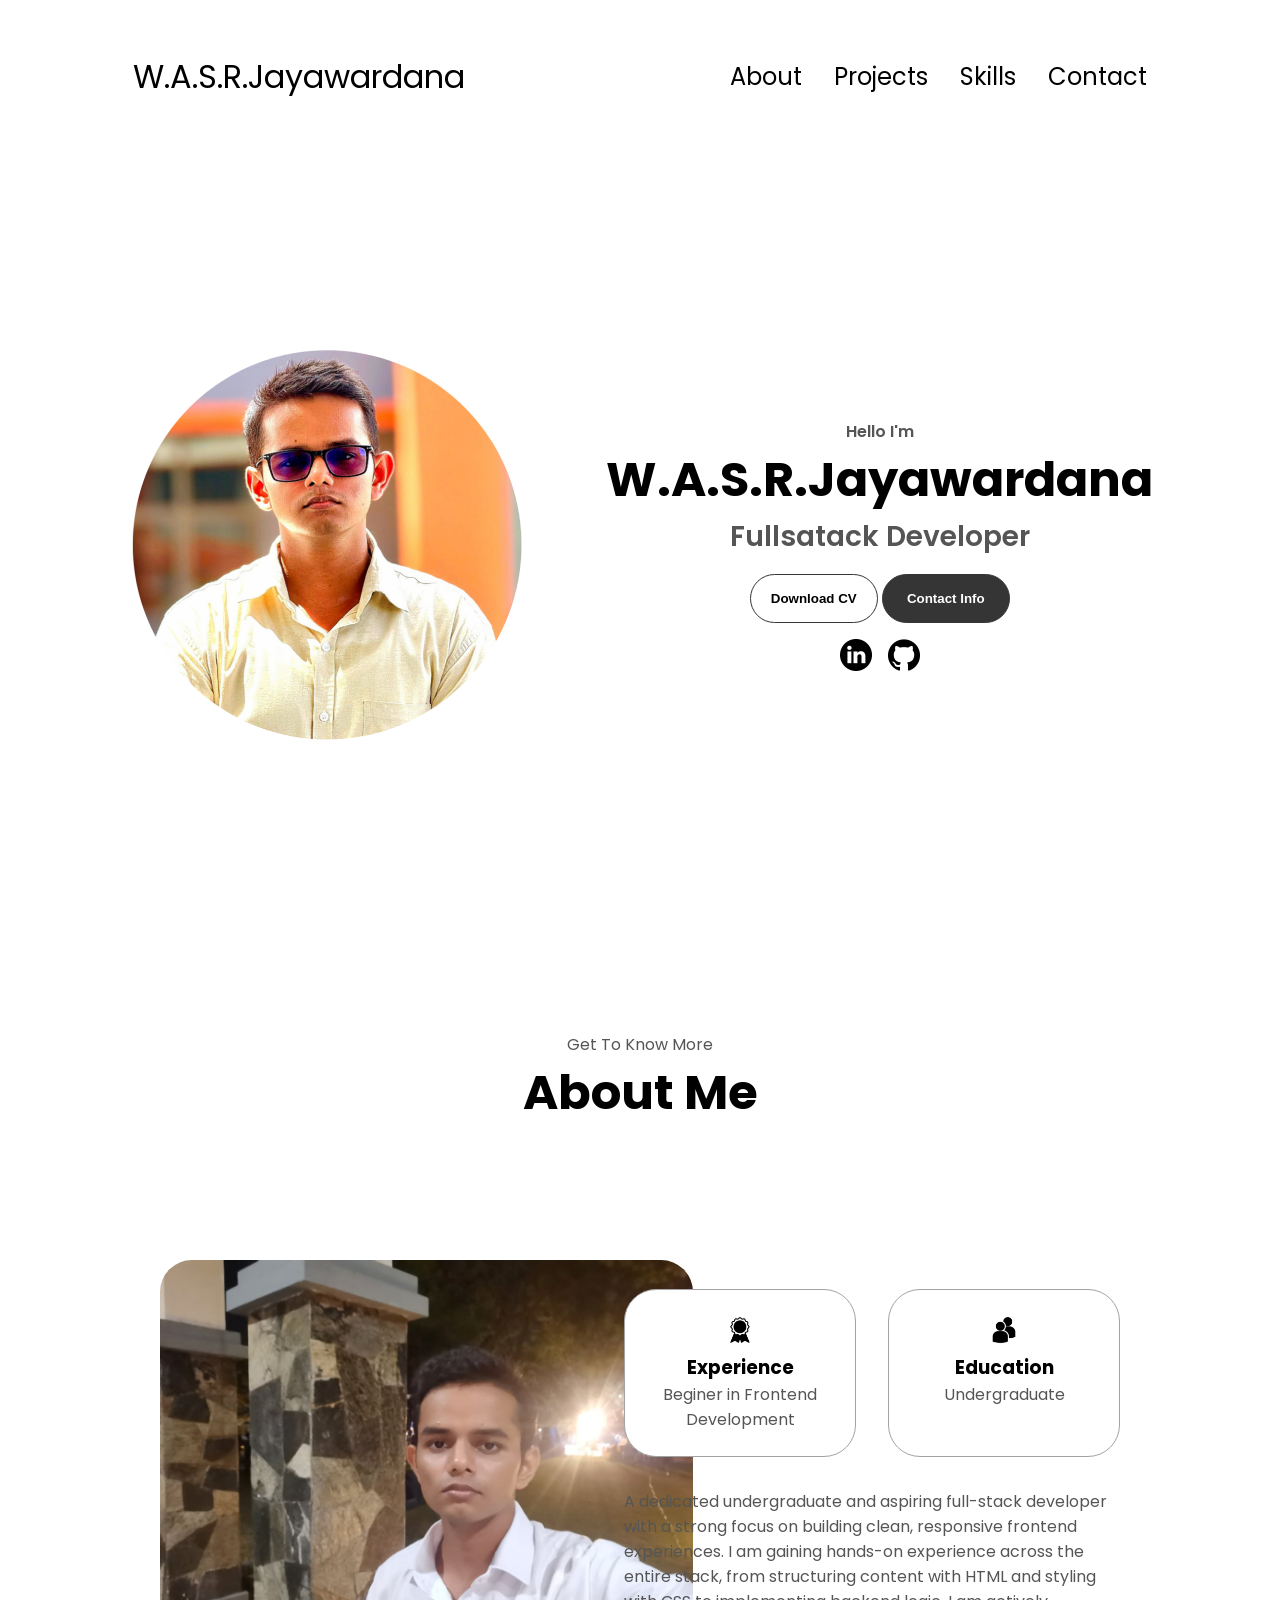
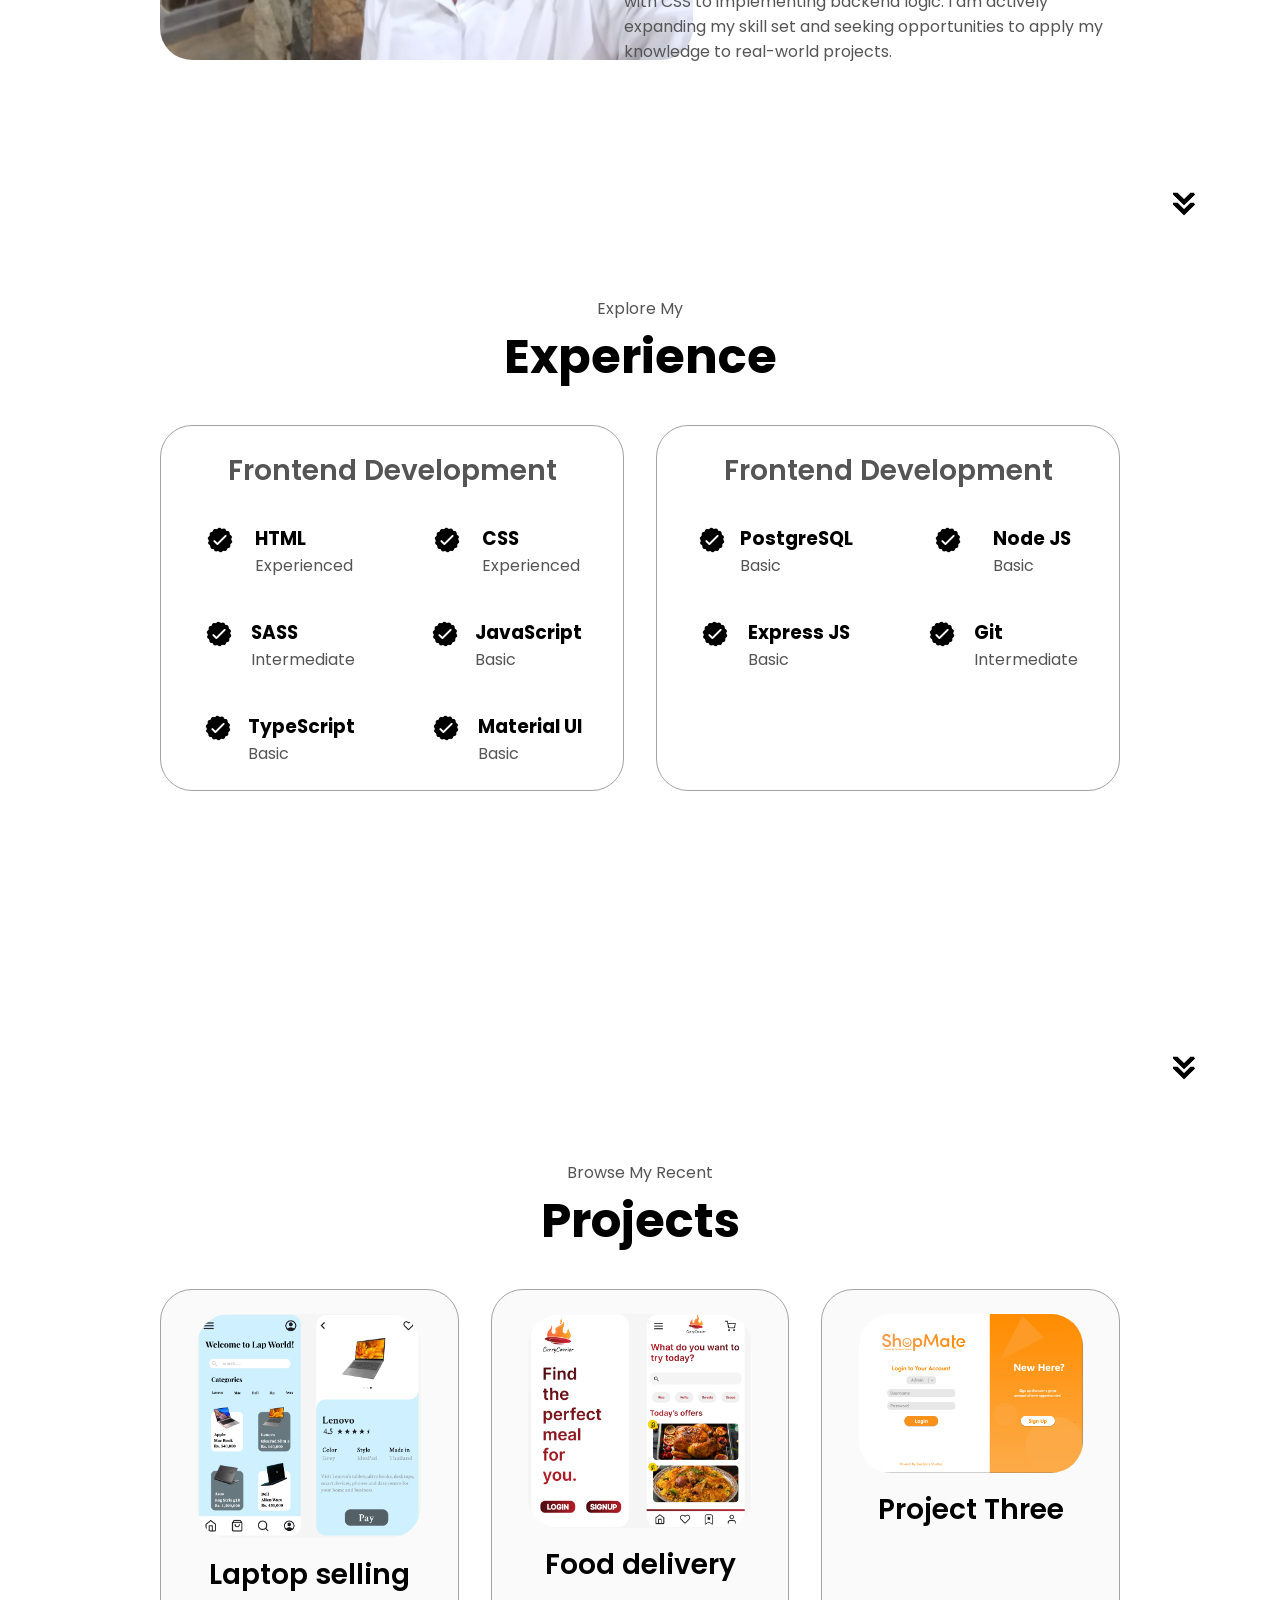
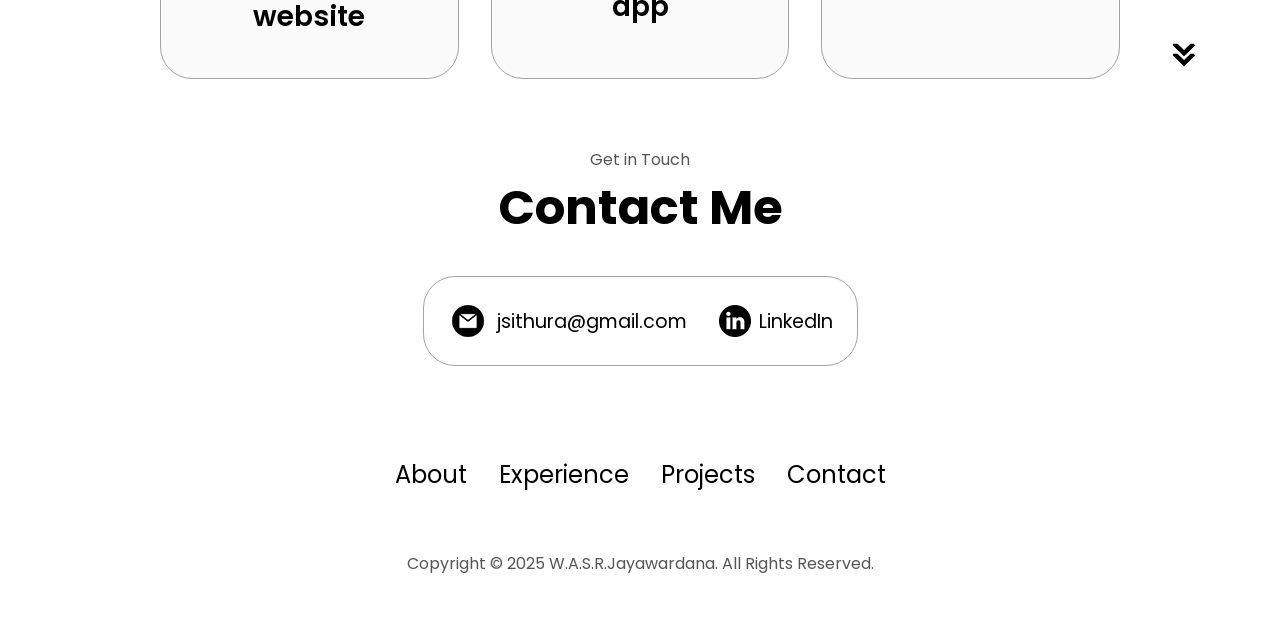
==== index.html @ 4013c1d3 "edited" ====
<!DOCTYPE html>
<html lang="en">
<head>
    <meta charset="UTF-8">
    <meta name="viewport" content="width=device-width, initial-scale=1.0">
    <title>My Portfolio</title>
    <link rel="stylesheet" href="style.css">
    <script src="script.js" defer></script>
    <link rel ="stylesheet" href ="mediaquaries.css">
</head>
<body>
    <nav id = "desktop-nav">
        <div class = "logo">W.A.S.R.Jayawardana</div>
             <div>
                <ul class = "nav-links">
                    <li><a href="#about">About</a></li>
                    <li><a href="#projects">Projects</a></li>
                    <li><a href="#skills">Skills</a></li>
                    <li><a href="#contact">Contact</a></li>
                </ul>
            </div>
</nav>
<nav id = "hamburger-nav">
    <div class="logo">W.A.S.R.Jayawardana</div>
    <div class="hamburger-menu">
        <div class ="hamburger-icon" onclick="toggleMenu()">
            <span></span>
            <span></span>
            <span></span>
        </div>
        <div class="menu-links">
            <li><a href="#about" onclick= "toggleMenu()">About</a></li>
            <li><a href="#projects" onclick= "toggleMenu()">Projects</a></li>
            <li><a href="#skills" onclick= "toggleMenu()">Skills</a></li>
            <li><a href="#contact" onclick= "toggleMenu()">Contact</a></li>
        </div>
    </div>
</nav>
<section id = "profile">
    <div class = "section__pic-container">
        <img src="assets/profile1.png" alt="Profile Picture">
    </div>    
        <div class ="section__text">
            <p class = "section__text__p1">Hello I'm</p>
            <h1 class ="title">W.A.S.R.Jayawardana</h1>
            <p class = "section__text__p2">Fullsatack Developer</p>
            <div class="button-container">
                <button class ="btn btn-color-2" onclick ="window.open('./assets/My_Resume.pdf')">Download CV</button>
                <button class ="btn btn-color-1" onclick ="location.href('./#contact')">Contact Info</button>
            </div>
    <div id = "socials-container">
            <img src="assets/linkedin.png" alt="My linked in profile" class= "icon" onclick="location.href='https://www.linkedin.com/in/sithura-jayawardana-95013b337/'"/>
            <img src="assets/github.png" alt="My Github profile" class= "icon" onclick="location.href='https://github.com/Ransika101/'"/>
    </div>
    </div>  
</section>
<section id="about">
      <p class="section__text__p1">Get To Know More</p>
      <h1 class="title">About Me</h1>
      <div class="section-container">
        <div class="section__pic-container">
          <img
            src="./assets/aboutme.png"
            alt="Profile picture"
            class="about-pic"
          />
        </div>
        <div class="about-details-container">
          <div class="about-containers">
            <div class="details-container">
              <img
                src="./assets/experience.png"
                alt="Experience icon"
                class="icon"
              />
              <h3>Experience</h3>
              <p>Beginer in Frontend Development</p>
            </div>
            <div class="details-container">
              <img
                src="./assets/education.png"
                alt="Education icon"
                class="icon"
              />
              <h3>Education</h3>
              <p>Undergraduate</p>
            </div>
          </div>
          <div class="text-container">
            <p>
              A dedicated undergraduate and aspiring full-stack developer with a strong focus on building clean, responsive frontend experiences. I am gaining hands-on experience across the entire stack, from structuring content with HTML and styling with CSS to implementing backend logic. I am actively expanding my skill set and seeking opportunities to apply my knowledge to real-world projects.
            </p>
          </div>
        </div>
      </div>
      <img
        src="./assets/arrow.png"
        alt="Arrow icon"
        class="icon arrow"
        onclick="location.href='./#experience'"
      />
    </section>
    <section id="experience">
      <p class="section__text__p1">Explore My</p>
      <h1 class="title">Experience</h1>
      <div class="experience-details-container">
        <div class="about-containers">
          <div class="details-container">
            <h2 class="experience-sub-title">Frontend Development</h2>
            <div class="article-container">
              <article>
                <img
                  src="./assets/checkmark.png"
                  alt="Experience icon"
                  class="icon"
                />
                <div>
                  <h3>HTML</h3>
                  <p>Experienced</p>
                </div>
              </article>
              <article>
                <img
                  src="./assets/checkmark.png"
                  alt="Experience icon"
                  class="icon"
                />
                <div>
                  <h3>CSS</h3>
                  <p>Experienced</p>
                </div>
              </article>
              <article>
                <img
                  src="./assets/checkmark.png"
                  alt="Experience icon"
                  class="icon"
                />
                <div>
                  <h3>SASS</h3>
                  <p>Intermediate</p>
                </div>
              </article>
              <article>
                <img
                  src="./assets/checkmark.png"
                  alt="Experience icon"
                  class="icon"
                />
                <div>
                  <h3>JavaScript</h3>
                  <p>Basic</p>
                </div>
              </article>
              <article>
                <img
                  src="./assets/checkmark.png"
                  alt="Experience icon"
                  class="icon"
                />
                <div>
                  <h3>TypeScript</h3>
                  <p>Basic</p>
                </div>
              </article>
              <article>
                <img
                  src="./assets/checkmark.png"
                  alt="Experience icon"
                  class="icon"
                />
                <div>
                  <h3>Material UI</h3>
                  <p>Basic</p>
                </div>
              </article>
            </div>
          </div>
          <div class="details-container">
            <h2 class="experience-sub-title">Frontend Development</h2>
            <div class="article-container">
              <article>
                <img
                  src="./assets/checkmark.png"
                  alt="Experience icon"
                  class="icon"
                />
                <div>
                  <h3>PostgreSQL</h3>
                  <p>Basic</p>
                </div>
              </article>
              <article>
                <img
                  src="./assets/checkmark.png"
                  alt="Experience icon"
                  class="icon"
                />
                <div>
                  <h3>Node JS</h3>
                  <p>Basic</p>
                </div>
              </article>
              <article>
                <img
                  src="./assets/checkmark.png"
                  alt="Experience icon"
                  class="icon"
                />
                <div>
                  <h3>Express JS</h3>
                  <p>Basic</p>
                </div>
              </article>
              <article>
                <img
                  src="./assets/checkmark.png"
                  alt="Experience icon"
                  class="icon"
                />
                <div>
                  <h3>Git</h3>
                  <p>Intermediate</p>
                </div>
              </article>
            </div>
          </div>
        </div>
      </div>
      <img
        src="./assets/arrow.png"
        alt="Arrow icon"
        class="icon arrow"
        onclick="location.href='./#projects'"
      />
    </section>
    <section id="projects">
      <p class="section__text__p1">Browse My Recent</p>
      <h1 class="title">Projects</h1>
      <div class="experience-details-container">
        <div class="about-containers">
          <div class="details-container color-container">
            <div class="article-container">
              <img
                src="./assets/project1.png"
                alt="Project 1"
                class="project-img"
              />
            </div>
            <h2 class="experience-sub-title project-title">Laptop selling website</h2>
            
          </div>
          <div class="details-container color-container">
            <div class="article-container">
              <img
                src="./assets/project2.png"
                alt="Project 2"
                class="project-img"
              />
            </div>
            <h2 class="experience-sub-title project-title">Food delivery app</h2>
            
          </div>
          <div class="details-container color-container">
            <div class="article-container">
              <img
                src="./assets/project3.png"
                alt="Project 3"
                class="project-img"
              />
            </div>
            <h2 class="experience-sub-title project-title">Project Three</h2>
            
            </div>
          </div>
        </div>
      </div>
      <img
        src="./assets/arrow.png"
        alt="Arrow icon"
        class="icon arrow"
        onclick="location.href='./#contact'"
      />
    </section>
    <section id="contact">
      <p class="section__text__p1">Get in Touch</p>
      <h1 class="title">Contact Me</h1>
      <div class="contact-info-upper-container">
        <div class="contact-info-container">
          <img
            src="./assets/email.png"
            alt="Email icon"
            class="icon contact-icon email-icon"
          />
          <p><a href="mailto:jsithura@gmail.com">jsithura@gmail.com</a></p>
        </div>
        <div class="contact-info-container">
          <img
            src="./assets/linkedin.png"
            alt="LinkedIn icon"
            class="icon contact-icon"
          />
          <p><a href="https://www.linkedin.com">LinkedIn</a></p>
        </div>
      </div>
    </section>
    <footer>
      <nav>
        <div class="nav-links-container">
          <ul class="nav-links">
            <li><a href="#about">About</a></li>
            <li><a href="#experience">Experience</a></li>
            <li><a href="#projects">Projects</a></li>
            <li><a href="#contact">Contact</a></li>
          </ul>
        </div>
      </nav>
      <p>Copyright &#169; 2025 W.A.S.R.Jayawardana. All Rights Reserved.</p>
    </footer>    
</body>
</html>
---- style.css ----
/* GENERAL */

@import url("https://fonts.googleapis.com/css2?family=Poppins:wght@300;400;500;600&display=swap");

* {
  margin: 0;
  padding: 0;
}

body {
  font-family: "Poppins", sans-serif;
}

html {
  scroll-behavior: smooth;
}

p {
  color: rgb(85, 85, 85);
}

/* TRANSITION */

a,
.btn {
  transition: all 300ms ease;
}

/* DESKTOP NAV */

nav,
.nav-links {
  display: flex;
}

nav {
  justify-content: space-around;
  align-items: center;
  height: 17vh;
}

.nav-links {
  gap: 2rem;
  list-style: none;
  font-size: 1.5rem;
}

a {
  color: black;
  text-decoration: none;
  text-decoration-color: white;
}

a:hover {
  color: grey;
  text-decoration: underline;
  text-underline-offset: 1rem;
  text-decoration-color: rgb(181, 181, 181);
}

.logo {
  font-size: 2rem;
}

.logo:hover {
  cursor: default;
}

/* HAMBURGER MENU */

#hamburger-nav {
  display: none;
}

.hamburger-menu {
  position: relative;
  display: inline-block;
}

.hamburger-icon {
  display: flex;
  flex-direction: column;
  justify-content: space-between;
  height: 24px;
  width: 30px;
  cursor: pointer;
}

.hamburger-icon span {
  width: 100%;
  height: 2px;
  background-color: black;
  transition: all 0.3 ease-in-out;
}

.menu-links {
  position: absolute;
  top: 100%;
  right: 0;
  background-color: white;
  width: fit-content;
  max-height: 0;
  overflow: hidden;
  transition: all 0.3 ease-in-out;
}

.menu-links a {
  display: block;
  padding: 10px;
  text-align: center;
  font-size: 1.5rem;
  color: black;
  text-decoration: none;
  transition: all 0.3 ease-in-out;
}

.menu-links li {
  list-style: none;
}

.menu-links.open {
  max-height: 300px;
}

.hamburger-icon.open span:first-child {
  transform: rotate(45deg) translate(10px, 5px);
}

.hamburger-icon.open span:nth-child(2) {
  opacity: 0;
}

.hamburger-icon.open span:last-child {
  transform: rotate(-45deg) translate(10px, -5px);
}

.hamburger-icon span:first-child {
  transform: none;
}

.hamburger-icon span:first-child {
  opacity: 1;
}

.hamburger-icon span:first-child {
  transform: none;
}

/* SECTIONS */

section {
  padding-top: 4vh;
  height: 96vh;
  margin: 0 10rem;
  box-sizing: border-box;
  min-height: fit-content;
}

.section-container {
  display: flex;
}

/* PROFILE SECTION */

#profile {
  display: flex;
  justify-content: center;
  gap: 5rem;
  height: 80vh;
}

.section__pic-container  {
  display: flex;
  height: 400px;
  width: 400px;
  margin: auto 0;
}

.section__text {
  align-self: center;
  text-align: center;
}

.section__text p {
  font-weight: 600;
}

.section__text__p1 {
  text-align: center;
}

.section__text__p2 {
  font-size: 1.75rem;
  margin-bottom: 1rem;
}

.title {
  font-size: 3rem;
  text-align: center;
}

#socials-container {
  display: flex;
  justify-content: center;
  margin-top: 1rem;
  gap: 1rem;
}

/* ICONS */

.icon {
  cursor: pointer;
  height: 2rem;
}

/* BUTTONS */

.btn-container {
  display: flex;
  justify-content: center;
  gap: 1rem;
}

.btn {
  font-weight: 600;
  transition: all 300ms ease;
  padding: 1rem;
  width: 8rem;
  border-radius: 2rem;
}

.btn-color-1,
.btn-color-2 {
  border: rgb(53, 53, 53) 0.1rem solid;
}

.btn-color-1:hover,
.btn-color-2:hover {
  cursor: pointer;
}

.btn-color-1,
.btn-color-2:hover {
  background: rgb(53, 53, 53);
  color: white;
}

.btn-color-1:hover {
  background: rgb(0, 0, 0);
}

.btn-color-2 {
  background: none;
}

.btn-color-2:hover {
  border: rgb(255, 255, 255) 0.1rem solid;
}

.btn-container {
  gap: 1rem;
}

/* ABOUT SECTION */

#about {
  position: relative;
}

.about-containers {
  gap: 2rem;
  margin-bottom: 2rem;
  margin-top: 2rem;
}

.about-details-container {
  justify-content: center;
  flex-direction: column;
}

.about-containers,
.about-details-container {
  display: flex;
}

.about-pic {
  border-radius: 2rem;
}

.arrow {
  position: absolute;
  right: -5rem;
  bottom: 2.5rem;
}

.details-container {
  padding: 1.5rem;
  flex: 1;
  background: white;
  border-radius: 2rem;
  border: rgb(53, 53, 53) 0.1rem solid;
  border-color: rgb(163, 163, 163);
  text-align: center;
}

.section-container {
  gap: 4rem;
  height: 80%;
}

.section__pic-container {
  height: 400px;
  width: 400px;
  margin: auto 0;
}

/* EXPERIENCE SECTION */

#experience {
  position: relative;
}

.experience-sub-title {
  color: rgb(85, 85, 85);
  font-weight: 600;
  font-size: 1.75rem;
  margin-bottom: 2rem;
}

.experience-details-container {
  display: flex;
  justify-content: center;
  flex-direction: column;
}

.article-container {
  display: flex;
  text-align: initial;
  flex-wrap: wrap;
  flex-direction: row;
  gap: 2.5rem;
  justify-content: space-around;
}

article {
  display: flex;
  width: 10rem;
  justify-content: space-around;
  gap: 0.5rem;
}

article .icon {
  cursor: default;
}

/* PROJECTS SECTION */

#projects {
  position: relative;
}

.color-container {
  border-color: rgb(163, 163, 163);
  background: rgb(250, 250, 250);
}

.project-img {
  border-radius: 2rem;
  width: 90%;
  height: 90%;
}

.project-title {
  margin: 1rem;
  color: black;
}

.project-btn {
  color: black;
  border-color: rgb(163, 163, 163);
}

/* CONTACT */

#contact {
  display: flex;
  justify-content: center;
  flex-direction: column;
  height: 70vh;
}

.contact-info-upper-container {
  display: flex;
  justify-content: center;
  border-radius: 2rem;
  border: rgb(53, 53, 53) 0.1rem solid;
  border-color: rgb(163, 163, 163);
  background: (250, 250, 250);
  margin: 2rem auto;
  padding: 0.5rem;
}

.contact-info-container {
  display: flex;
  align-items: center;
  justify-content: center;
  gap: 0.5rem;
  margin: 1rem;
}

.contact-info-container p {
  font-size: larger;
}

.contact-icon {
  cursor: default;
}

.email-icon {
  height: 2.5rem;
}

/* FOOTER SECTION */

footer {
  height: 26vh;
  margin: 0 1rem;
}

footer p {
  text-align: center;
}

.section__pic-container {
  display: flex;
  height: 400px;
  width: 400px;
  margin: auto 0;
}

.section__text {
  align-self: center;
  text-align: center;
}

.section__text p {
  font-weight: 600;
}

.section__text__p1 {
  text-align: center;
}

.section__text__p2 {
  font-size: 1.75rem;
  margin-bottom: 1rem;
}

.title {
  font-size: 3rem;
  text-align: center;
}

#socials-container {
  display: flex;
  justify-content: center;
  margin-top: 1rem;
  gap: 1rem;
}

/* ICONS */

.icon {
  cursor: pointer;
  height: 2rem;
}

/* BUTTONS */

.btn-container {
  display: flex;
  justify-content: center;
  gap: 1rem;
}

.btn {
  font-weight: 600;
  transition: all 300ms ease;
  padding: 1rem;
  width: 8rem;
  border-radius: 2rem;
}

.btn-color-1,
.btn-color-2 {
  border: rgb(53, 53, 53) 0.1rem solid;
}

.btn-color-1:hover,
.btn-color-2:hover {
  cursor: pointer;
}

.btn-color-1,
.btn-color-2:hover {
  background: rgb(53, 53, 53);
  color: white;
}

.btn-color-1:hover {
  background: rgb(0, 0, 0);
}

.btn-color-2 {
  background: none;
}

.btn-color-2:hover {
  border: rgb(255, 255, 255) 0.1rem solid;
}

.btn-container {
  gap: 1rem;
}

/* ABOUT SECTION */

#about {
  position: relative;
}

.about-containers {
  gap: 2rem;
  margin-bottom: 2rem;
  margin-top: 2rem;
}

.about-details-container {
  justify-content: center;
  flex-direction: column;
}

.about-containers,
.about-details-container {
  display: flex;
}

.about-pic {
  border-radius: 2rem;
}

.arrow {
  position: absolute;
  right: -5rem;
  bottom: 2.5rem;
}

.details-container {
  padding: 1.5rem;
  flex: 1;
  background: white;
  border-radius: 2rem;
  border: rgb(53, 53, 53) 0.1rem solid;
  border-color: rgb(163, 163, 163);
  text-align: center;
}

.section-container {
  gap: 4rem;
  height: 80%;
}

.section__pic-container {
  height: 400px;
  width: 400px;
  margin: auto 0;
}

/* EXPERIENCE SECTION */

#experience {
  position: relative;
}

.experience-sub-title {
  color: rgb(85, 85, 85);
  font-weight: 600;
  font-size: 1.75rem;
  margin-bottom: 2rem;
}

.experience-details-container {
  display: flex;
  justify-content: center;
  flex-direction: column;
}

.article-container {
  display: flex;
  text-align: initial;
  flex-wrap: wrap;
  flex-direction: row;
  gap: 2.5rem;
  justify-content: space-around;
}

article {
  display: flex;
  width: 10rem;
  justify-content: space-around;
  gap: 0.5rem;
}

article .icon {
  cursor: default;
}

/* PROJECTS SECTION */

#projects {
  position: relative;
}

.color-container {
  border-color: rgb(163, 163, 163);
  background: rgb(250, 250, 250);
}

.project-img {
  border-radius: 2rem;
  width: 90%;
  height: 90%;
}

.project-title {
  margin: 1rem;
  color: black;
}

.project-btn {
  color: black;
  border-color: rgb(163, 163, 163);
}

/* CONTACT */

#contact {
  display: flex;
  justify-content: center;
  flex-direction: column;
  height: 70vh;
}

.contact-info-upper-container {
  display: flex;
  justify-content: center;
  border-radius: 2rem;
  border: rgb(53, 53, 53) 0.1rem solid;
  border-color: rgb(163, 163, 163);
  background: (250, 250, 250);
  margin: 2rem auto;
  padding: 0.5rem;
}

.contact-info-container {
  display: flex;
  align-items: center;
  justify-content: center;
  gap: 0.5rem;
  margin: 1rem;
}

.contact-info-container p {
  font-size: larger;
}

.contact-icon {
  cursor: default;
}

.email-icon {
  height: 2.5rem;
}

/* FOOTER SECTION */

footer {
  height: 26vh;
  margin: 0 1rem;
}

footer p {
  text-align: center;
}
---- mediaquaries.css ----
@media screen and (max-width: 1400px) {
  #profile {
    height: 83vh;
    margin-bottom: 6rem;
  }
  .about-containers {
    flex-wrap: wrap;
  }
  #contact,
  #projects {
    height: fit-content;
  }
}

@media screen and (max-width: 1200px) {
  #desktop-nav {
    display: none;
  }
  #hamburger-nav {
    display: flex;
  }
  #experience,
  .experience-details-container {
    margin-top: 2rem;
  }
  #profile,
  .section-container {
    display: block;
  }
  .arrow {
    display: none;
  }
  section,
  .section-container {
    height: fit-content;
  }
  section {
    margin: 0 5%;
  }
  .section__pic-container {
    width: 275px;
    height: 275px;
    margin: 0 auto 2rem;
  }
  .about-containers {
    margin-top: 0;
  }
}

@media screen and (max-width: 600px) {
  #contact,
  footer {
    height: 40vh;
  }
  #profile {
    height: 83vh;
    margin-bottom: 0;
  }
  article {
    font-size: 1rem;
  }
  footer nav {
    height: fit-content;
    margin-bottom: 2rem;
  }
  .about-containers,
  .contact-info-upper-container,
  .btn-container {
    flex-wrap: wrap;
  }
  .contact-info-container {
    margin: 0;
  }
  .contact-info-container p,
  .nav-links li a {
    font-size: 1rem;
  }
  .experience-sub-title {
    font-size: 1.25rem;
  }
  .logo {
    font-size: 1.5rem;
  }
  .nav-links {
    flex-direction: column;
    gap: 0.5rem;
    text-align: center;
  }
  .section__pic-container {
    width: auto;
    height: 46vw;
    justify-content: center;
  }
  .section__text__p2 {
    font-size: 1.25rem;
  }
  .title {
    font-size: 2rem;
  }
  .text-container {
    text-align: justify;
  }
}
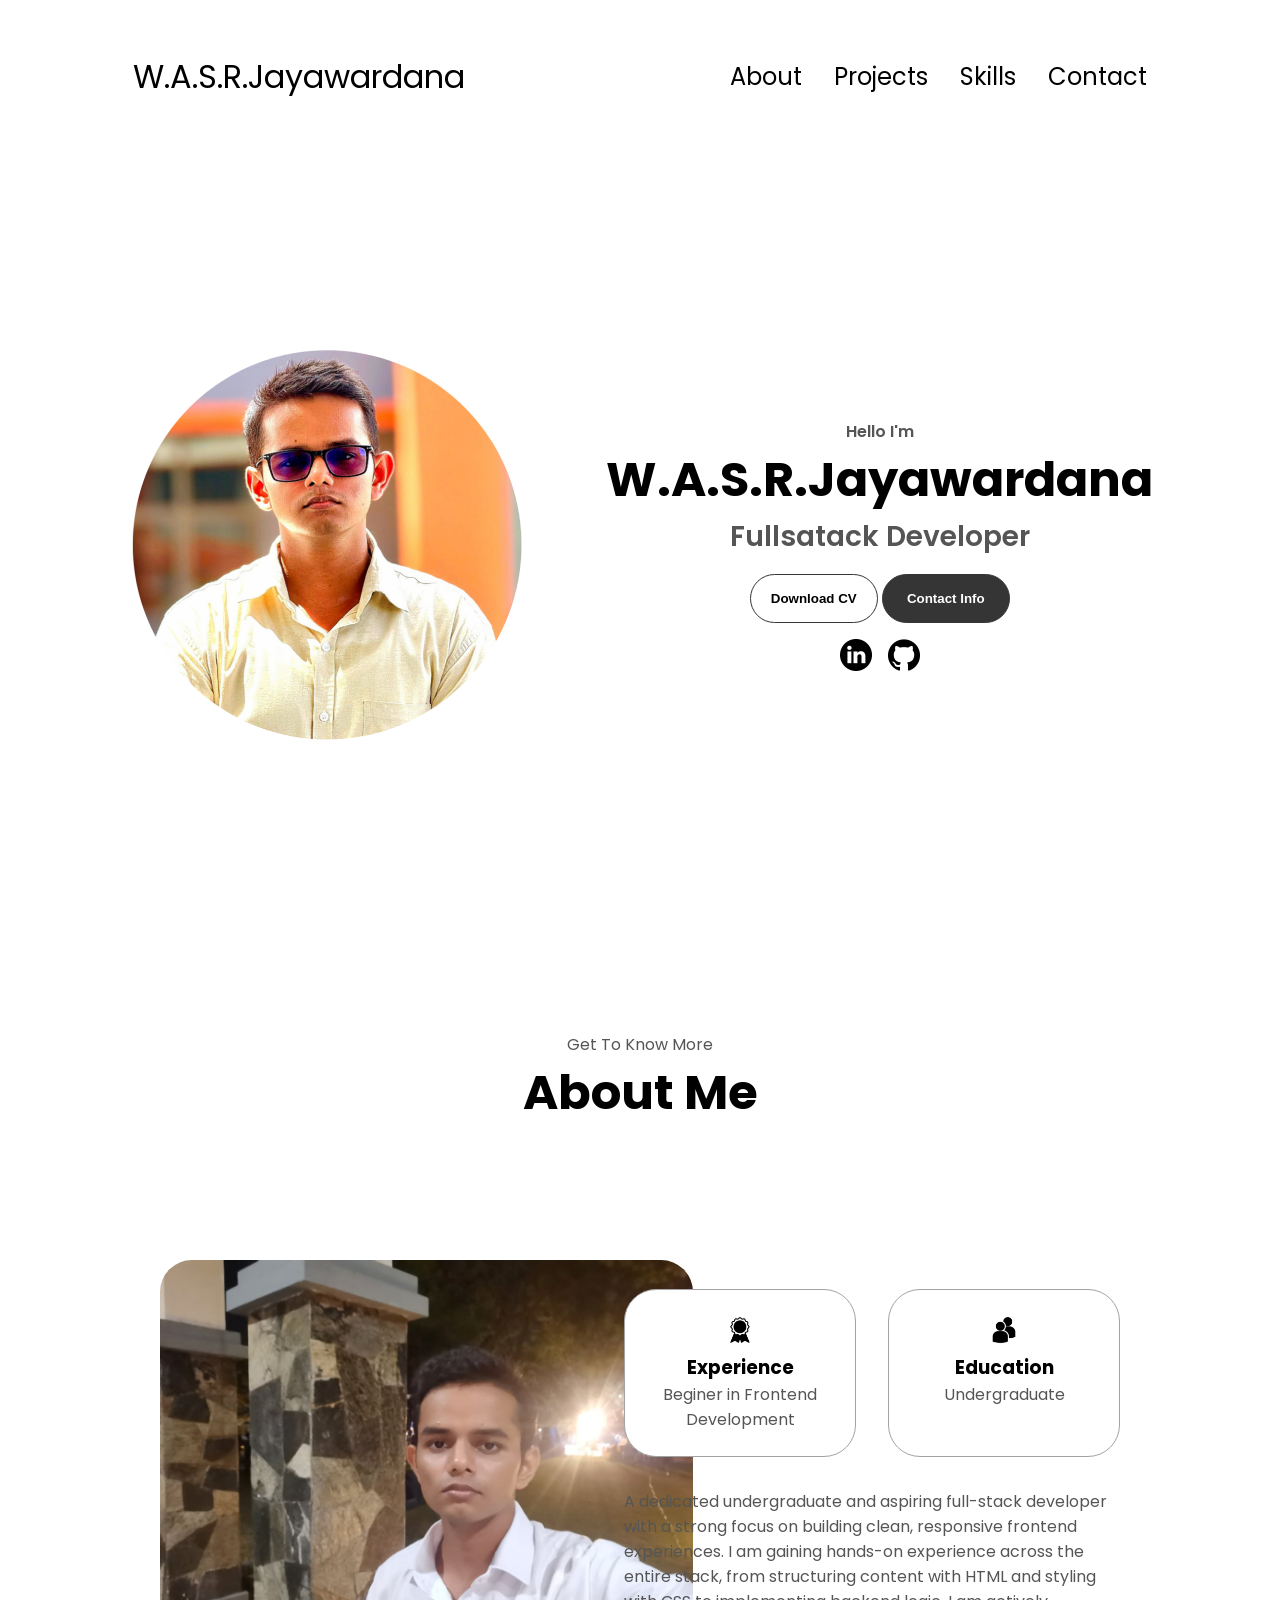
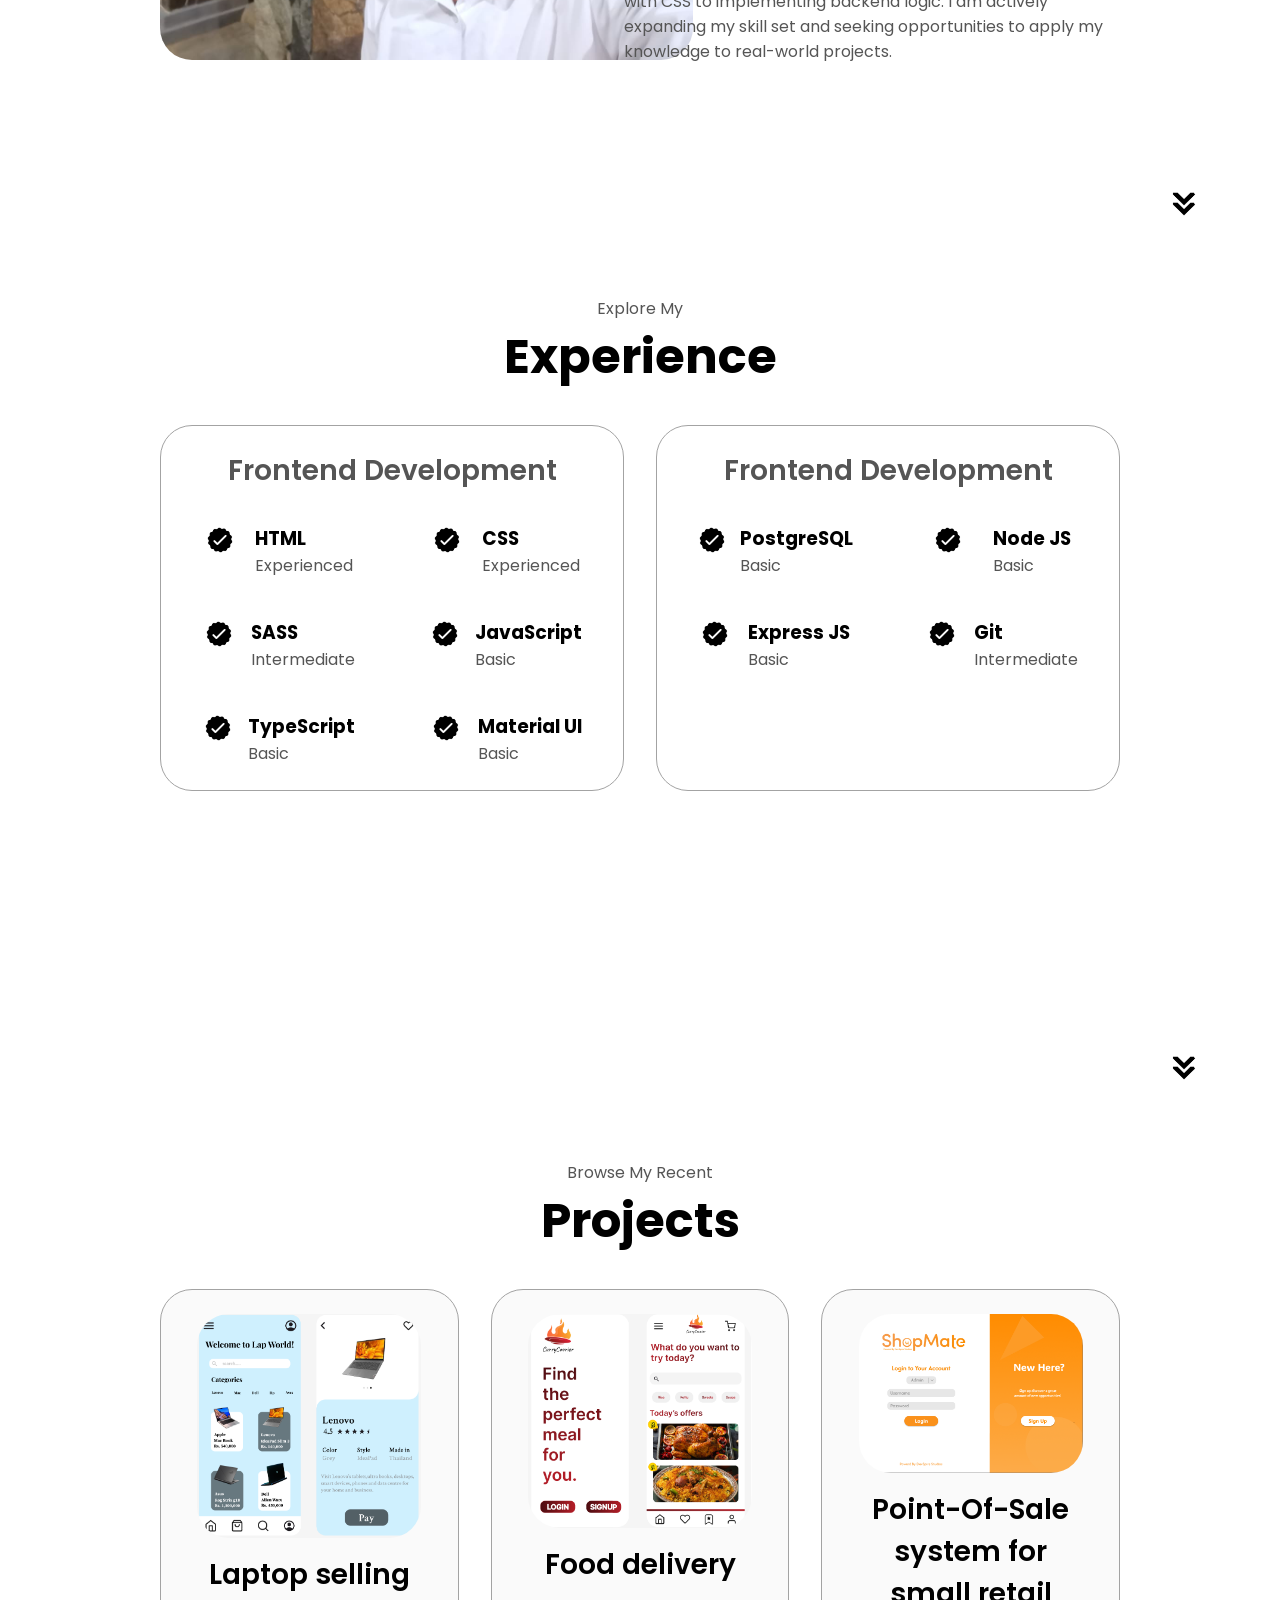
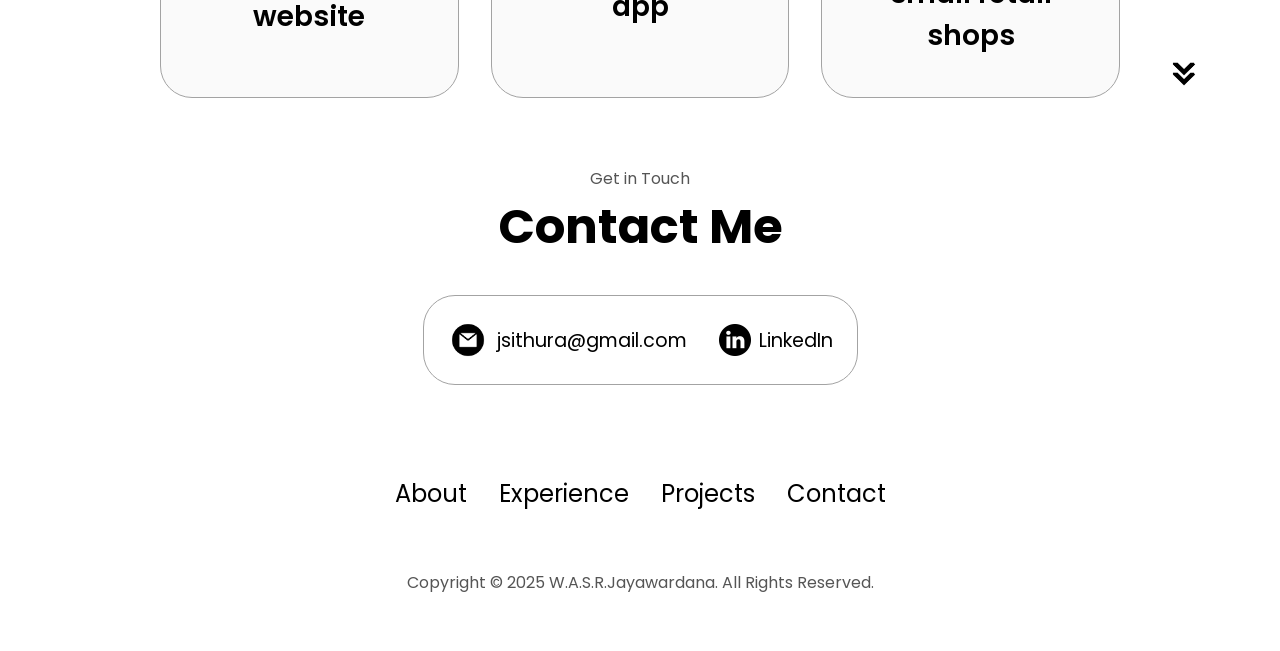
==== commit 835895dd: "edited" ====
--- a/index.html
+++ b/index.html
@@ -269,7 +269,7 @@
                 class="project-img"
               />
             </div>
-            <h2 class="experience-sub-title project-title">Project Three</h2>
+            <h2 class="experience-sub-title project-title">Point-Of-Sale system for small retail shops</h2>
             
             </div>
           </div>
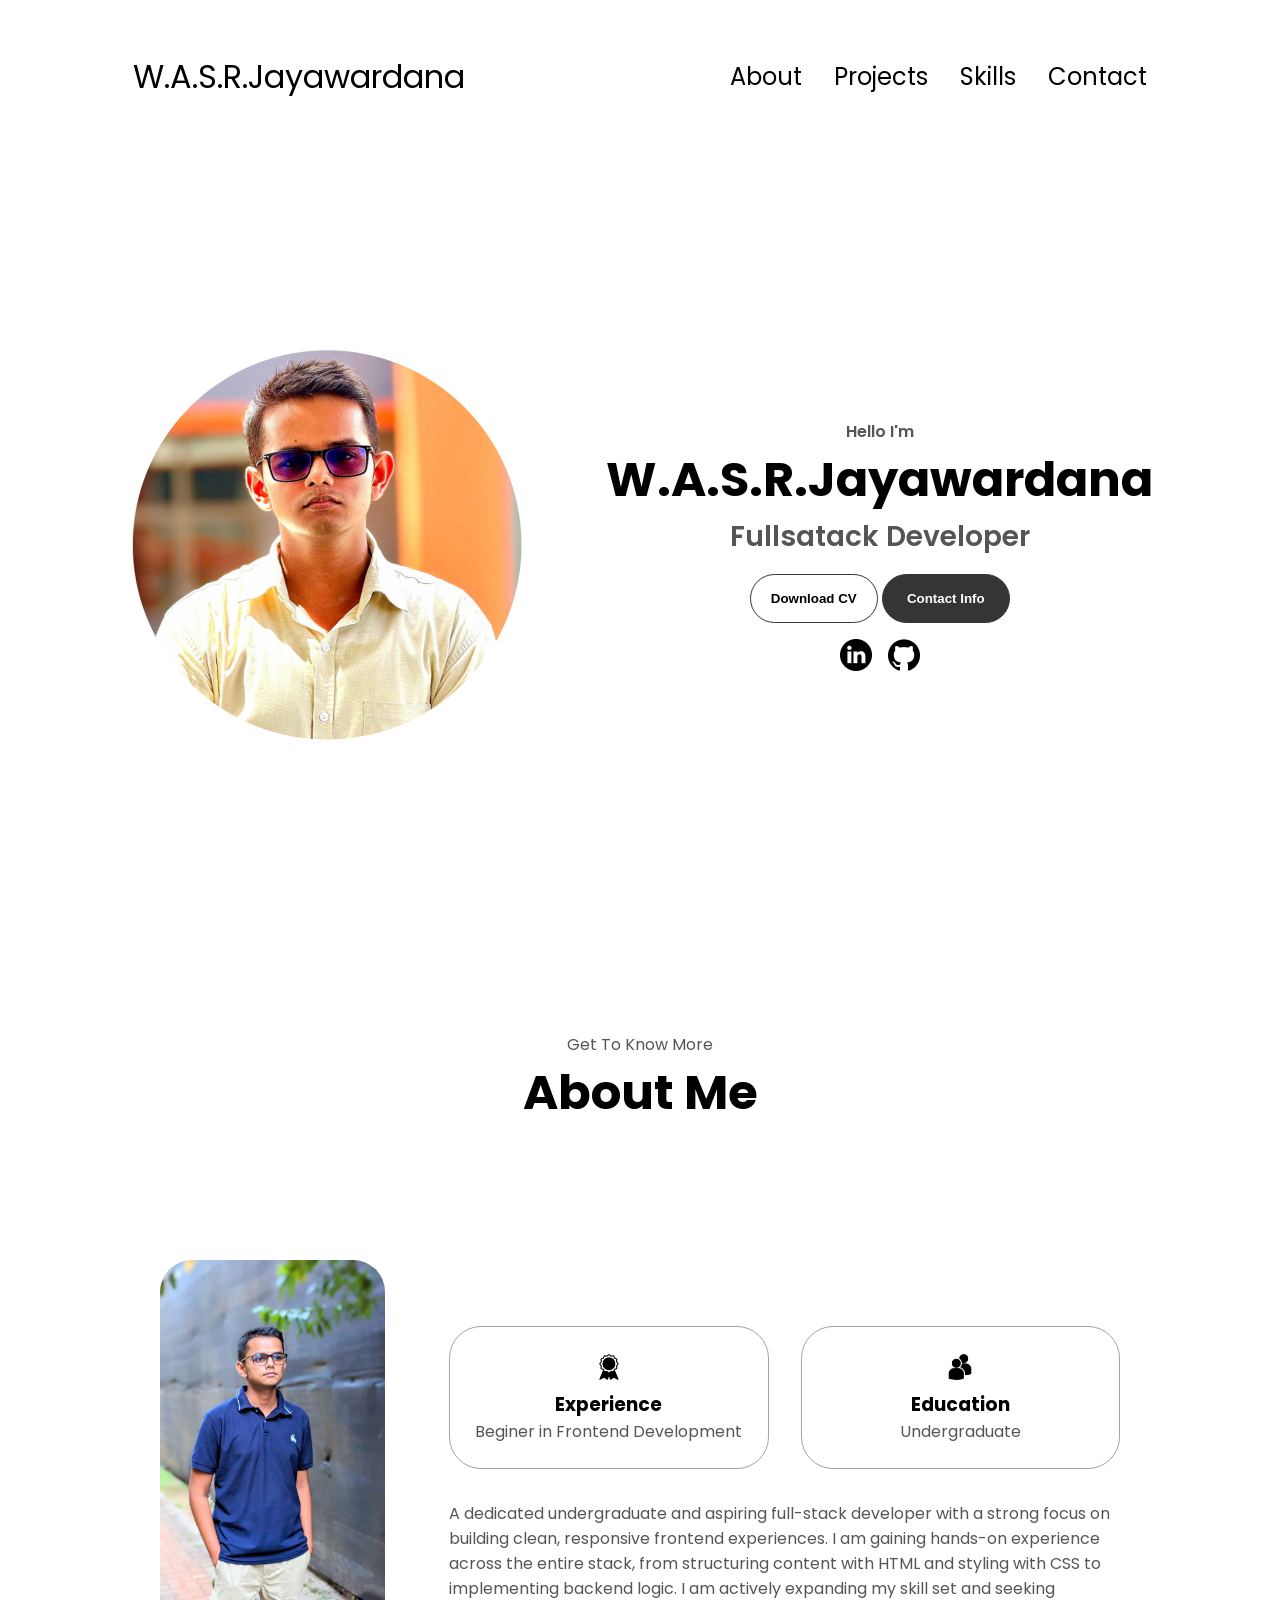
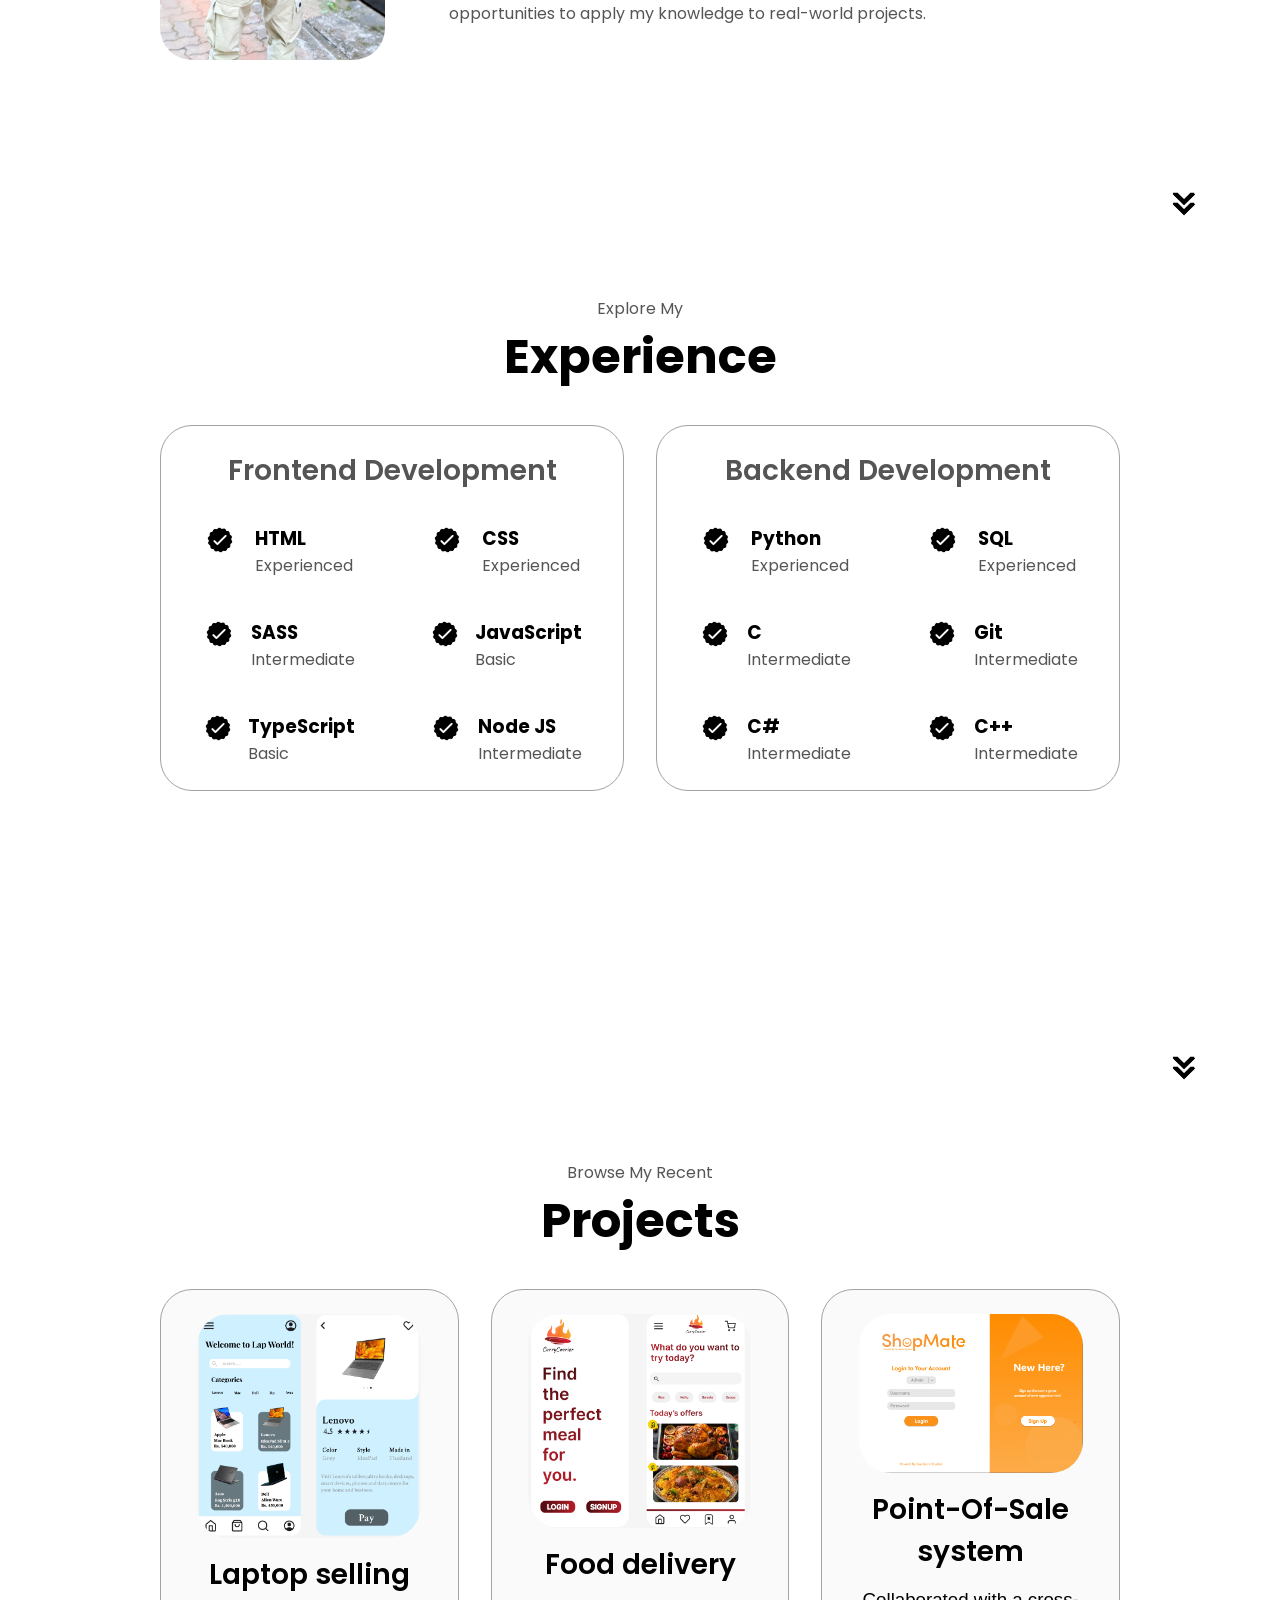
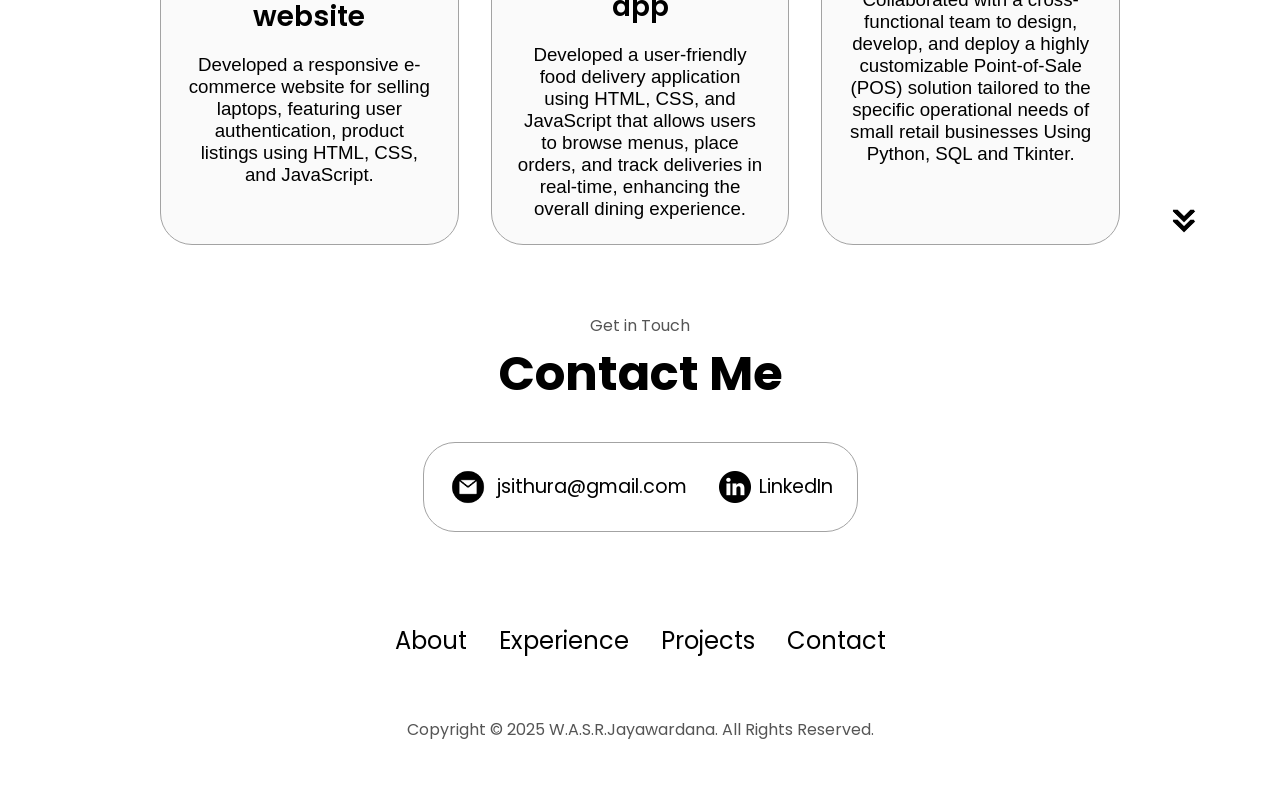
==== commit 7bcad6e0: "edited" ====
--- a/index.html
+++ b/index.html
@@ -170,46 +170,46 @@
                   class="icon"
                 />
                 <div>
-                  <h3>Material UI</h3>
-                  <p>Basic</p>
+                  <h3>Node JS</h3>
+                  <p>Intermediate</p>
                 </div>
               </article>
             </div>
           </div>
           <div class="details-container">
-            <h2 class="experience-sub-title">Frontend Development</h2>
-            <div class="article-container">
-              <article>
-                <img
-                  src="./assets/checkmark.png"
-                  alt="Experience icon"
-                  class="icon"
-                />
-                <div>
-                  <h3>PostgreSQL</h3>
-                  <p>Basic</p>
-                </div>
-              </article>
-              <article>
-                <img
-                  src="./assets/checkmark.png"
-                  alt="Experience icon"
-                  class="icon"
-                />
-                <div>
-                  <h3>Node JS</h3>
-                  <p>Basic</p>
-                </div>
-              </article>
-              <article>
-                <img
-                  src="./assets/checkmark.png"
-                  alt="Experience icon"
-                  class="icon"
-                />
-                <div>
-                  <h3>Express JS</h3>
-                  <p>Basic</p>
+            <h2 class="experience-sub-title">Backend Development</h2>
+            <div class="article-container">
+              <article>
+                <img
+                  src="./assets/checkmark.png"
+                  alt="Experience icon"
+                  class="icon"
+                />
+                <div>
+                  <h3>Python</h3>
+                  <p>Experienced</p>
+                </div>
+              </article>
+              <article>
+                <img
+                  src="./assets/checkmark.png"
+                  alt="Experience icon"
+                  class="icon"
+                />
+                <div>
+                  <h3>SQL</h3>
+                  <p>Experienced</p>
+                </div>
+              </article>
+              <article>
+                <img
+                  src="./assets/checkmark.png"
+                  alt="Experience icon"
+                  class="icon"
+                />
+                <div>
+                  <h3>  C</h3>
+                  <p>Intermediate</p>
                 </div>
               </article>
               <article>
@@ -220,6 +220,28 @@
                 />
                 <div>
                   <h3>Git</h3>
+                  <p>Intermediate</p>
+                </div>
+              </article>
+              <article>
+                <img
+                  src="./assets/checkmark.png"
+                  alt="Experience icon"
+                  class="icon"
+                />
+                <div>
+                  <h3>C#</h3>
+                  <p>Intermediate</p>
+                </div>
+              </article>
+              <article>
+                <img
+                  src="./assets/checkmark.png"
+                  alt="Experience icon"
+                  class="icon"
+                />
+                <div>
+                  <h3>C++</h3>
                   <p>Intermediate</p>
                 </div>
               </article>
@@ -248,6 +270,7 @@
               />
             </div>
             <h2 class="experience-sub-title project-title">Laptop selling website</h2>
+            <h3 style="font-weight: lighter;">Developed a responsive e-commerce website for selling laptops, featuring user authentication, product listings using HTML, CSS, and JavaScript.</h3>
             
           </div>
           <div class="details-container color-container">
@@ -259,6 +282,7 @@
               />
             </div>
             <h2 class="experience-sub-title project-title">Food delivery app</h2>
+            <h3 style="font-weight: lighter;">Developed a user-friendly food delivery application using HTML, CSS, and JavaScript that allows users to browse menus, place orders, and track deliveries in real-time, enhancing the overall dining experience.</h3>
             
           </div>
           <div class="details-container color-container">
@@ -269,8 +293,8 @@
                 class="project-img"
               />
             </div>
-            <h2 class="experience-sub-title project-title">Point-Of-Sale system for small retail shops</h2>
-            
+            <h2 class="experience-sub-title project-title">Point-Of-Sale system</h2>
+            <h3 style="font-weight: lighter;">Collaborated with a cross-functional team to design, develop, and deploy a highly customizable Point-of-Sale (POS) solution tailored to the specific operational needs of small retail businesses Using Python, SQL and Tkinter.</h3>
             </div>
           </div>
         </div>
--- a/mediaquaries.css
+++ b/mediaquaries.css
@@ -38,9 +38,10 @@
     margin: 0 5%;
   }
   .section__pic-container {
-    width: 275px;
-    height: 275px;
+    width: 300px;
+    height: 300px;
     margin: 0 auto 2rem;
+    justify-content: center;
   }
   .about-containers {
     margin-top: 0;
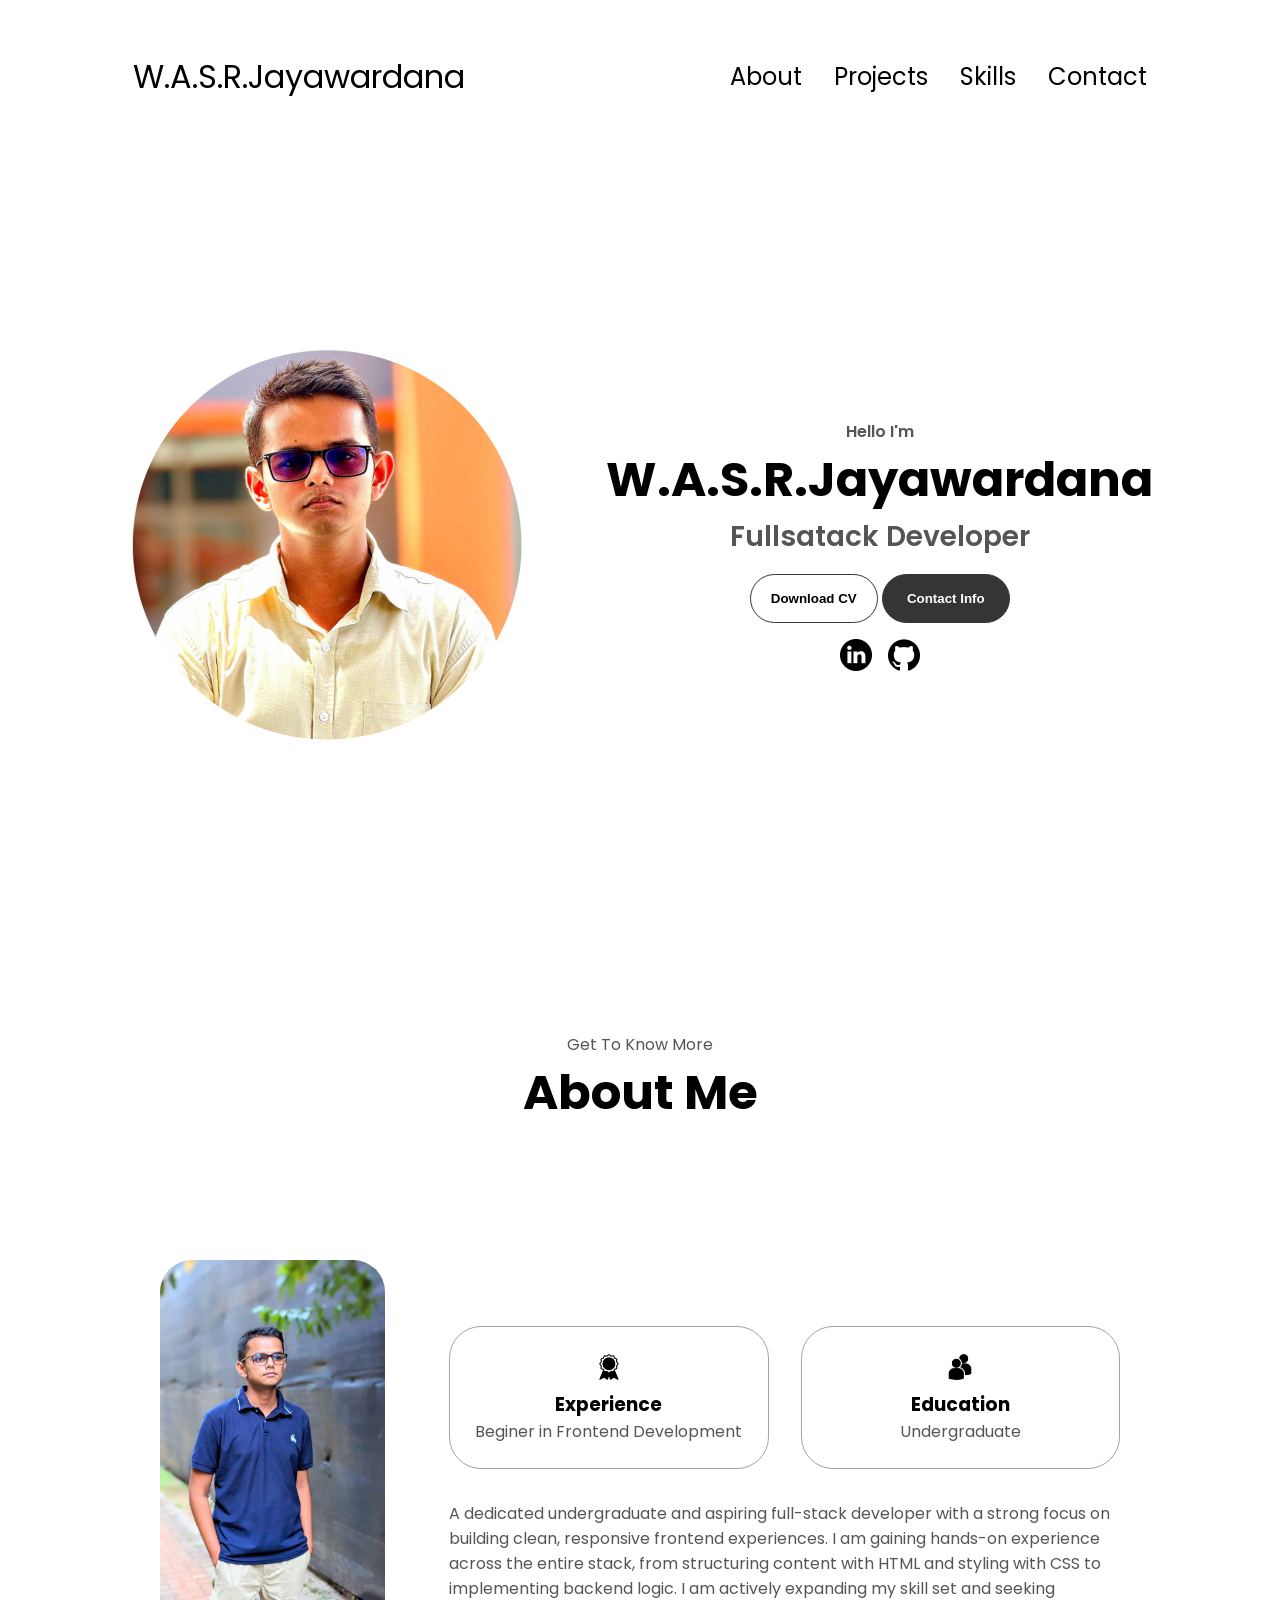
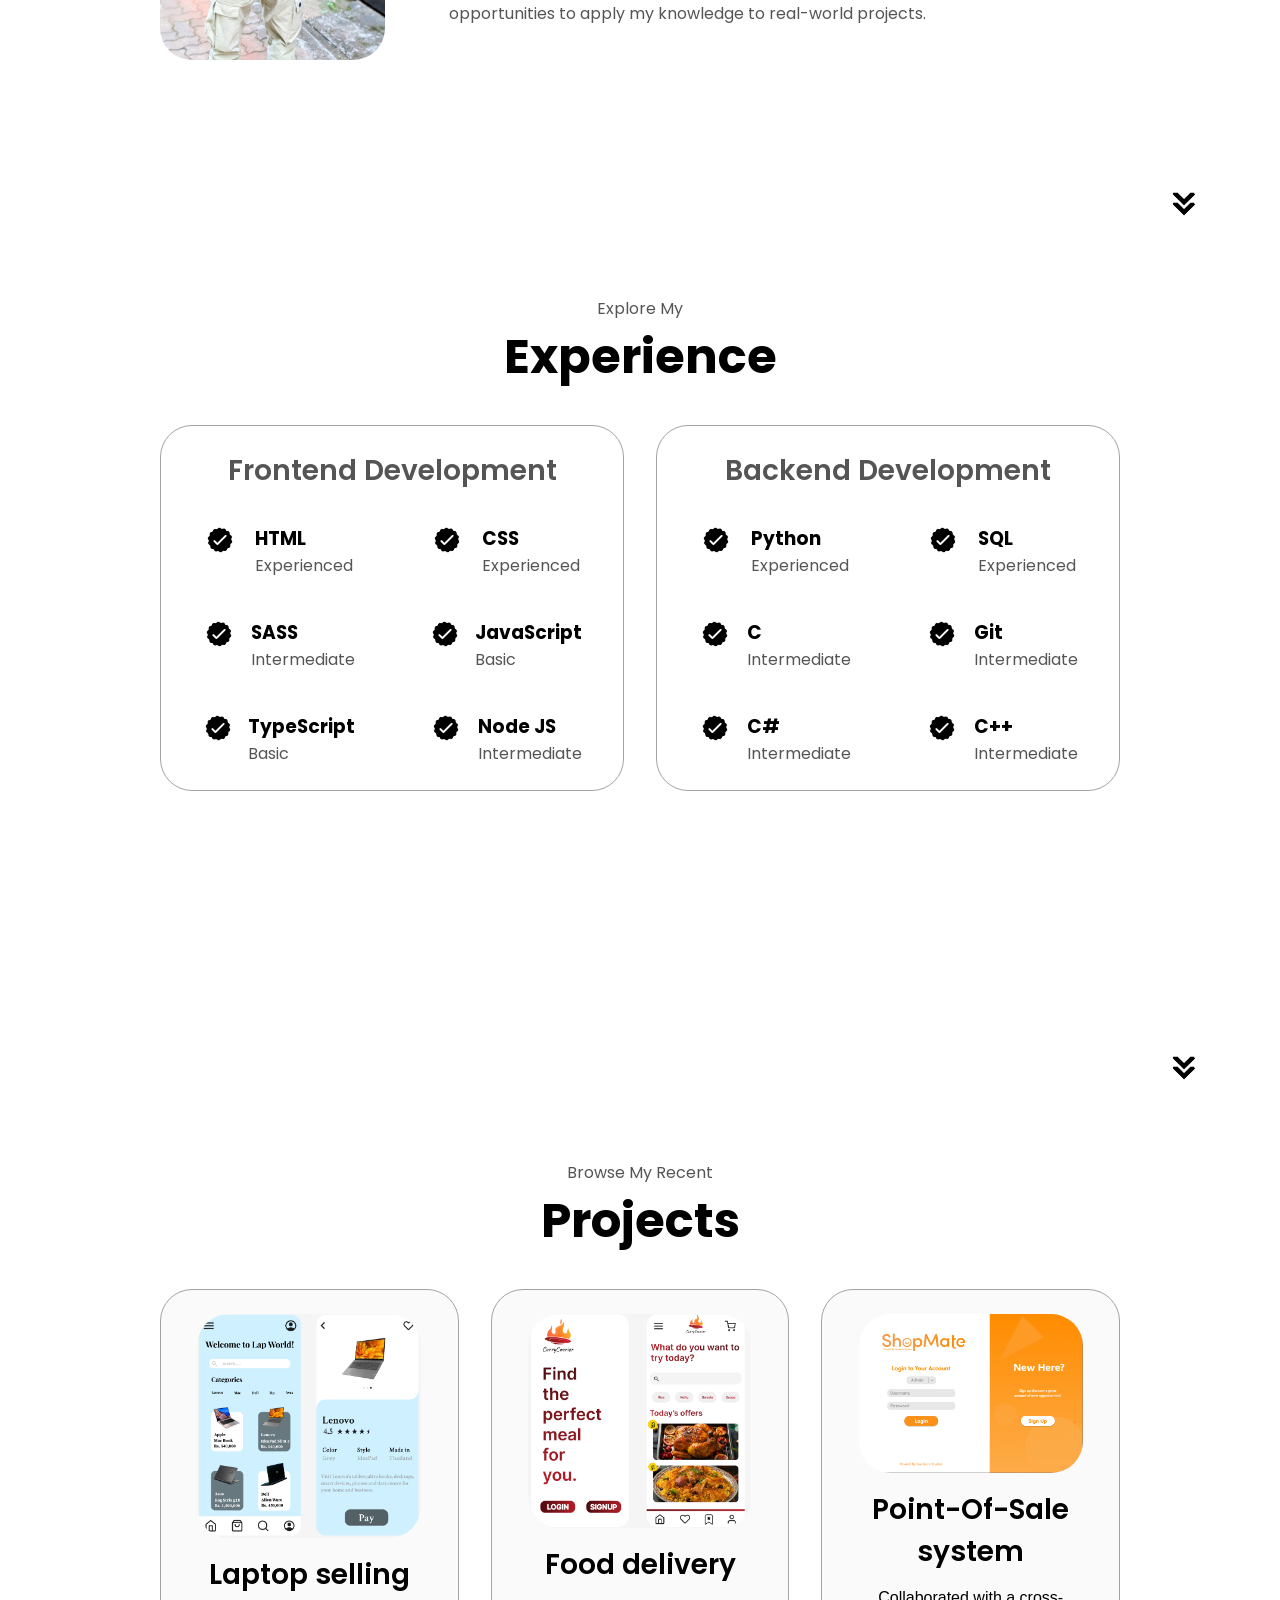
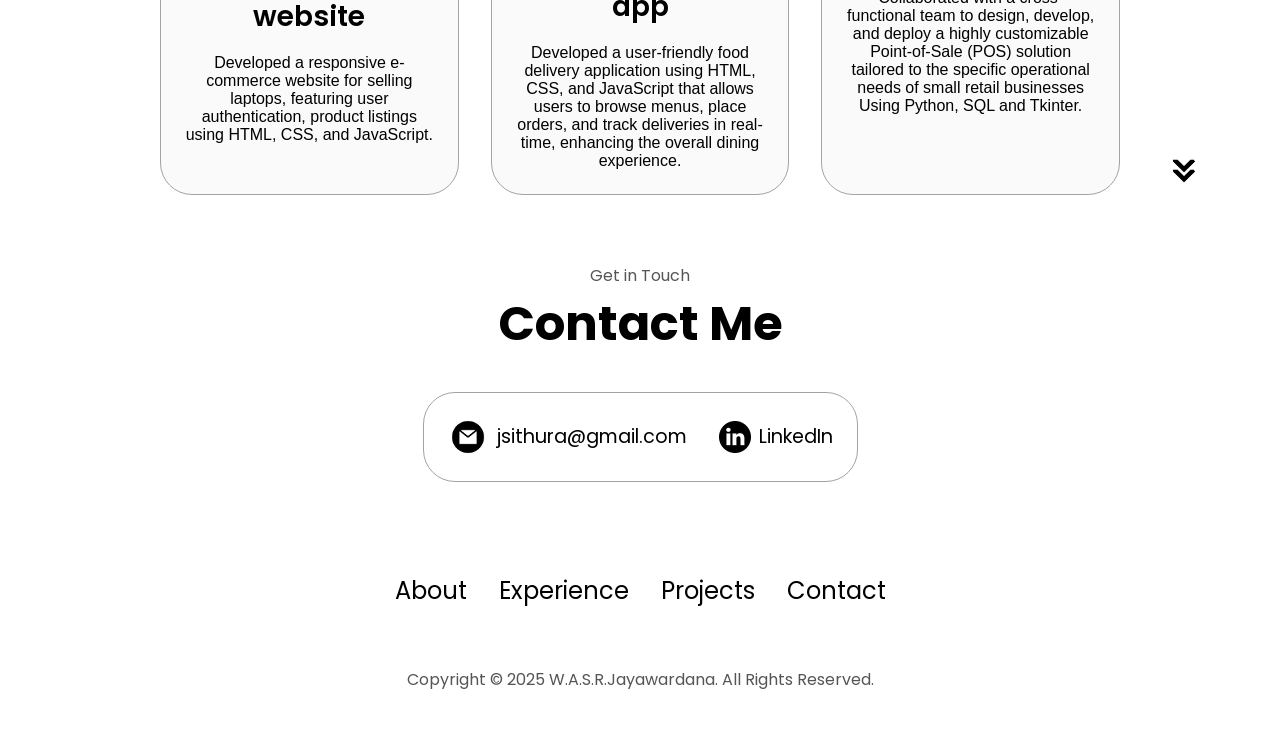
==== commit 839e386b: "edited" ====
--- a/index.html
+++ b/index.html
@@ -270,7 +270,7 @@
               />
             </div>
             <h2 class="experience-sub-title project-title">Laptop selling website</h2>
-            <h3 style="font-weight: lighter;">Developed a responsive e-commerce website for selling laptops, featuring user authentication, product listings using HTML, CSS, and JavaScript.</h3>
+            <h4 style="font-weight: lighter;">Developed a responsive e-commerce website for selling laptops, featuring user authentication, product listings using HTML, CSS, and JavaScript.</h4>
             
           </div>
           <div class="details-container color-container">
@@ -282,7 +282,7 @@
               />
             </div>
             <h2 class="experience-sub-title project-title">Food delivery app</h2>
-            <h3 style="font-weight: lighter;">Developed a user-friendly food delivery application using HTML, CSS, and JavaScript that allows users to browse menus, place orders, and track deliveries in real-time, enhancing the overall dining experience.</h3>
+            <h4 style="font-weight: lighter;">Developed a user-friendly food delivery application using HTML, CSS, and JavaScript that allows users to browse menus, place orders, and track deliveries in real-time, enhancing the overall dining experience.</h4>
             
           </div>
           <div class="details-container color-container">
@@ -294,7 +294,7 @@
               />
             </div>
             <h2 class="experience-sub-title project-title">Point-Of-Sale system</h2>
-            <h3 style="font-weight: lighter;">Collaborated with a cross-functional team to design, develop, and deploy a highly customizable Point-of-Sale (POS) solution tailored to the specific operational needs of small retail businesses Using Python, SQL and Tkinter.</h3>
+            <h4 style="font-weight: lighter;">Collaborated with a cross-functional team to design, develop, and deploy a highly customizable Point-of-Sale (POS) solution tailored to the specific operational needs of small retail businesses Using Python, SQL and Tkinter.</h4>
             </div>
           </div>
         </div>
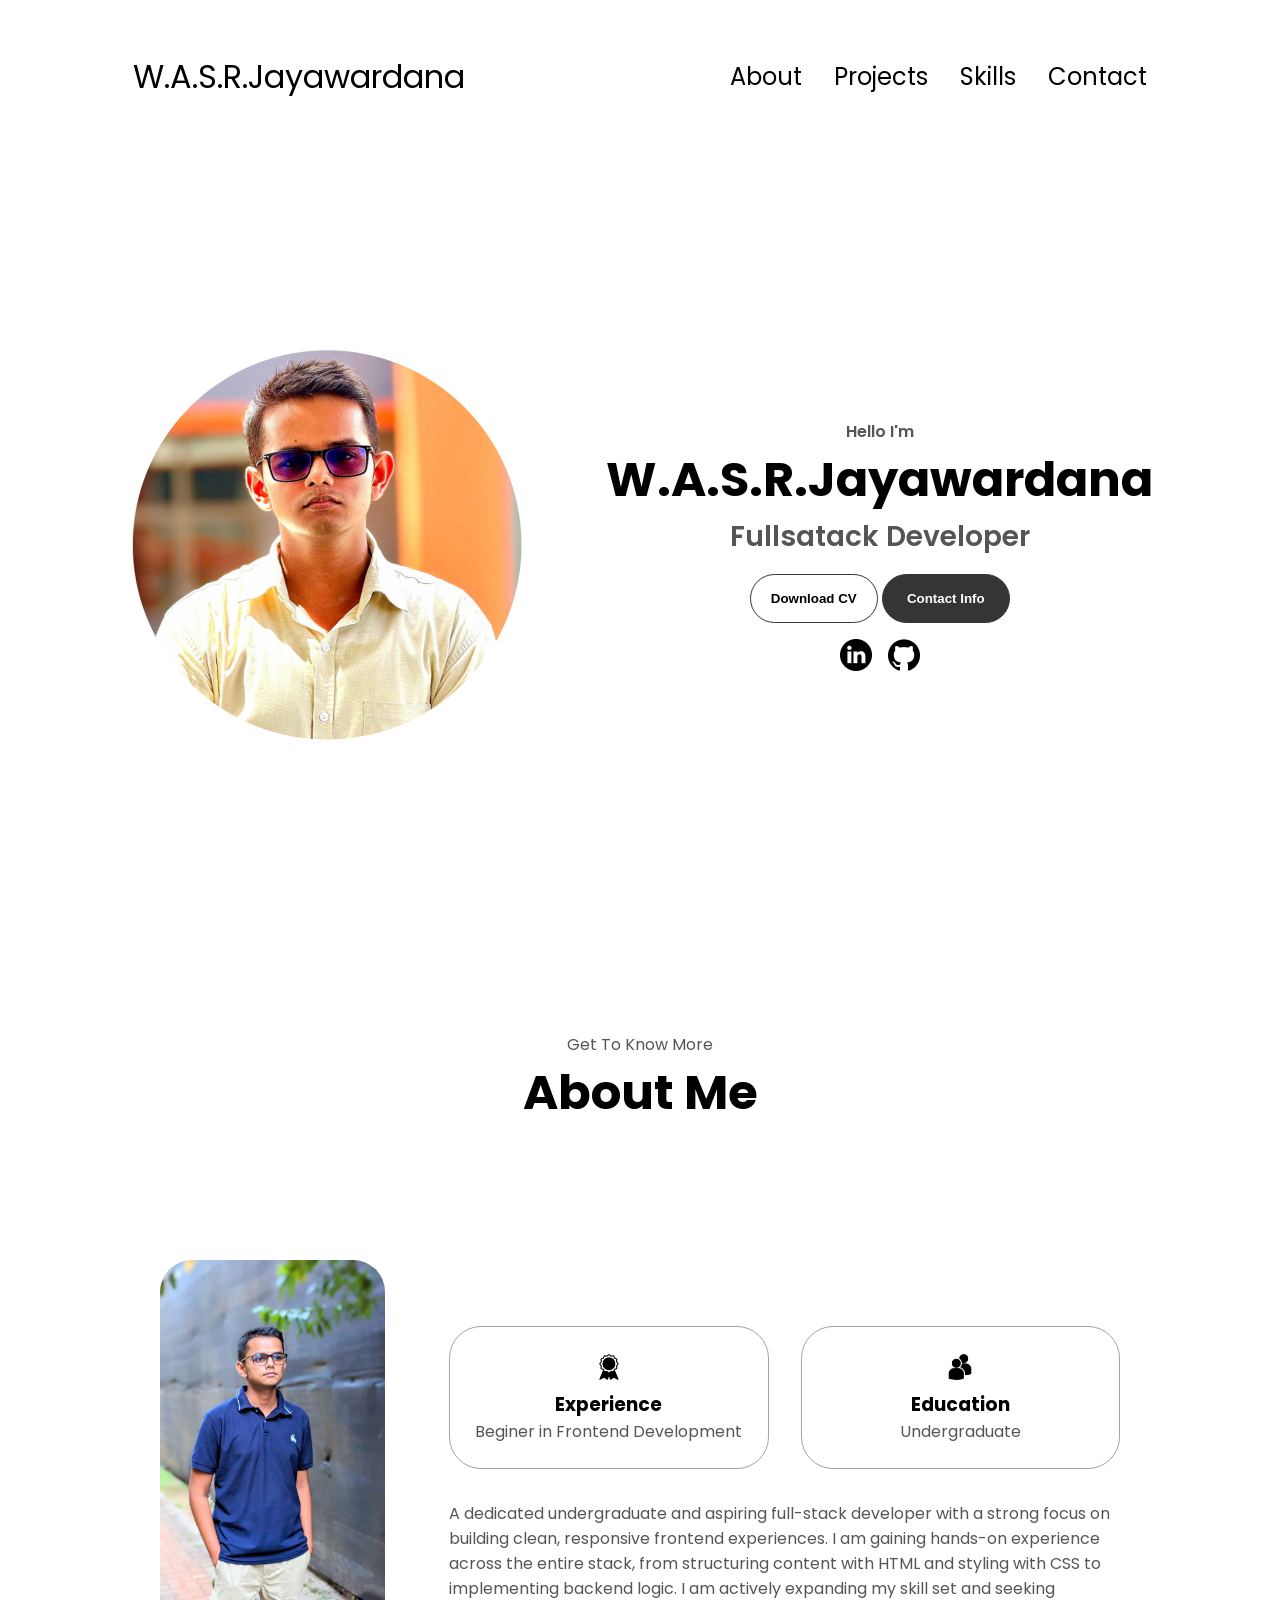
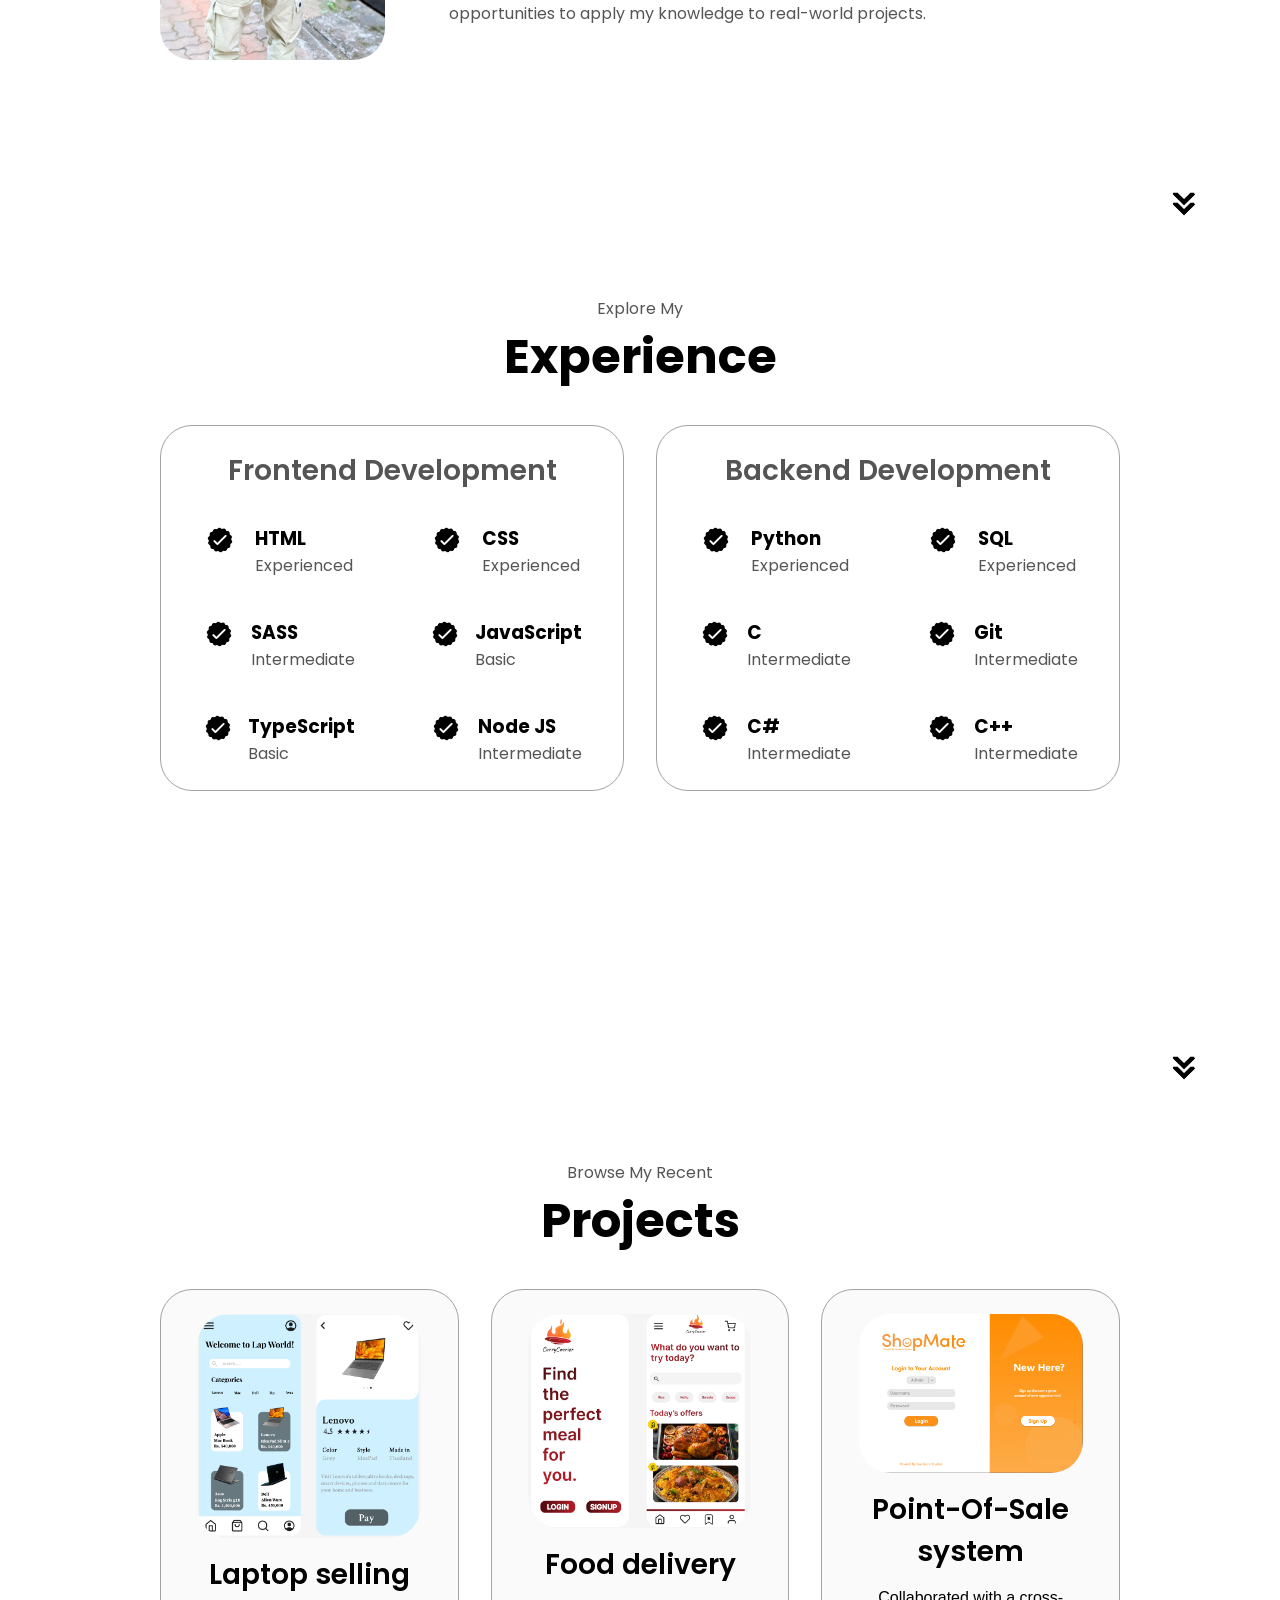
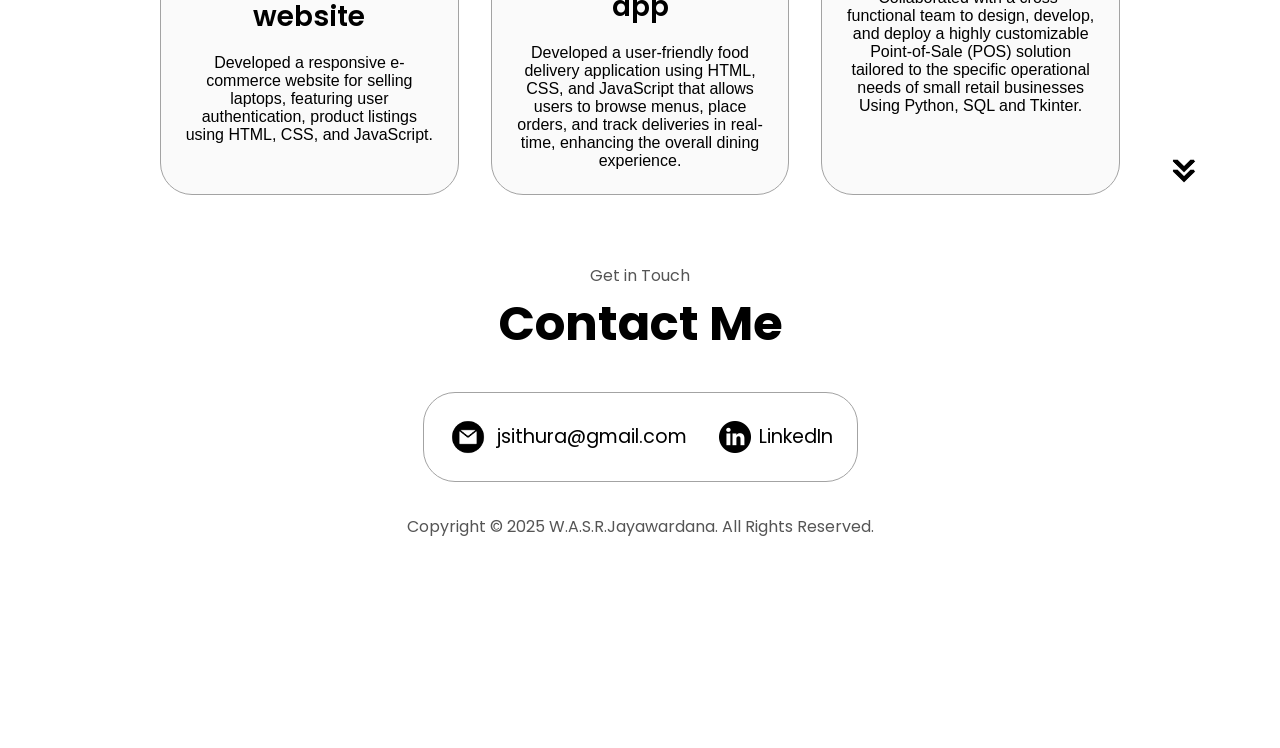
==== commit 3b826cee: "Update index.html" ====
--- a/index.html
+++ b/index.html
@@ -19,7 +19,7 @@
                     <li><a href="#contact">Contact</a></li>
                 </ul>
             </div>
-</nav>
+    </nav>
 <nav id = "hamburger-nav">
     <div class="logo">W.A.S.R.Jayawardana</div>
     <div class="hamburger-menu">
@@ -316,7 +316,7 @@
             alt="Email icon"
             class="icon contact-icon email-icon"
           />
-          <p><a href="mailto:jsithura@gmail.com">jsithura@gmail.com</a></p>
+          <p><a href="mailto: jsithura@gmail.com">jsithura@gmail.com</a></p>
         </div>
         <div class="contact-info-container">
           <img
@@ -324,21 +324,11 @@
             alt="LinkedIn icon"
             class="icon contact-icon"
           />
-          <p><a href="https://www.linkedin.com">LinkedIn</a></p>
+          <p><a href="https://www.linkedin.com/in/sithura-jayawardana-95013b337/" target ="_blank">LinkedIn</a></p>
         </div>
       </div>
     </section>
     <footer>
-      <nav>
-        <div class="nav-links-container">
-          <ul class="nav-links">
-            <li><a href="#about">About</a></li>
-            <li><a href="#experience">Experience</a></li>
-            <li><a href="#projects">Projects</a></li>
-            <li><a href="#contact">Contact</a></li>
-          </ul>
-        </div>
-      </nav>
       <p>Copyright &#169; 2025 W.A.S.R.Jayawardana. All Rights Reserved.</p>
     </footer>    
 </body>
--- a/style.css
+++ b/style.css
@@ -362,6 +362,7 @@
 .color-container {
   border-color: rgb(163, 163, 163);
   background: rgb(250, 250, 250);
+  transition: transform 0.35s cubic-bezier(0.4, 0.2, 0.2, 1), box-shadow 0.35s;
 }
 
 .project-img {
@@ -378,6 +379,15 @@
 .project-btn {
   color: black;
   border-color: rgb(163, 163, 163);
+}
+
+.color-container:hover {
+  transform: scale(1.05) translateY(-8px);
+  box-shadow: 0 8px 24px rgba(0,0,0,0.12);
+}
+
+.color-container:not(:hover) {
+  animation: drop 0.35s;
 }
 
 /* CONTACT */
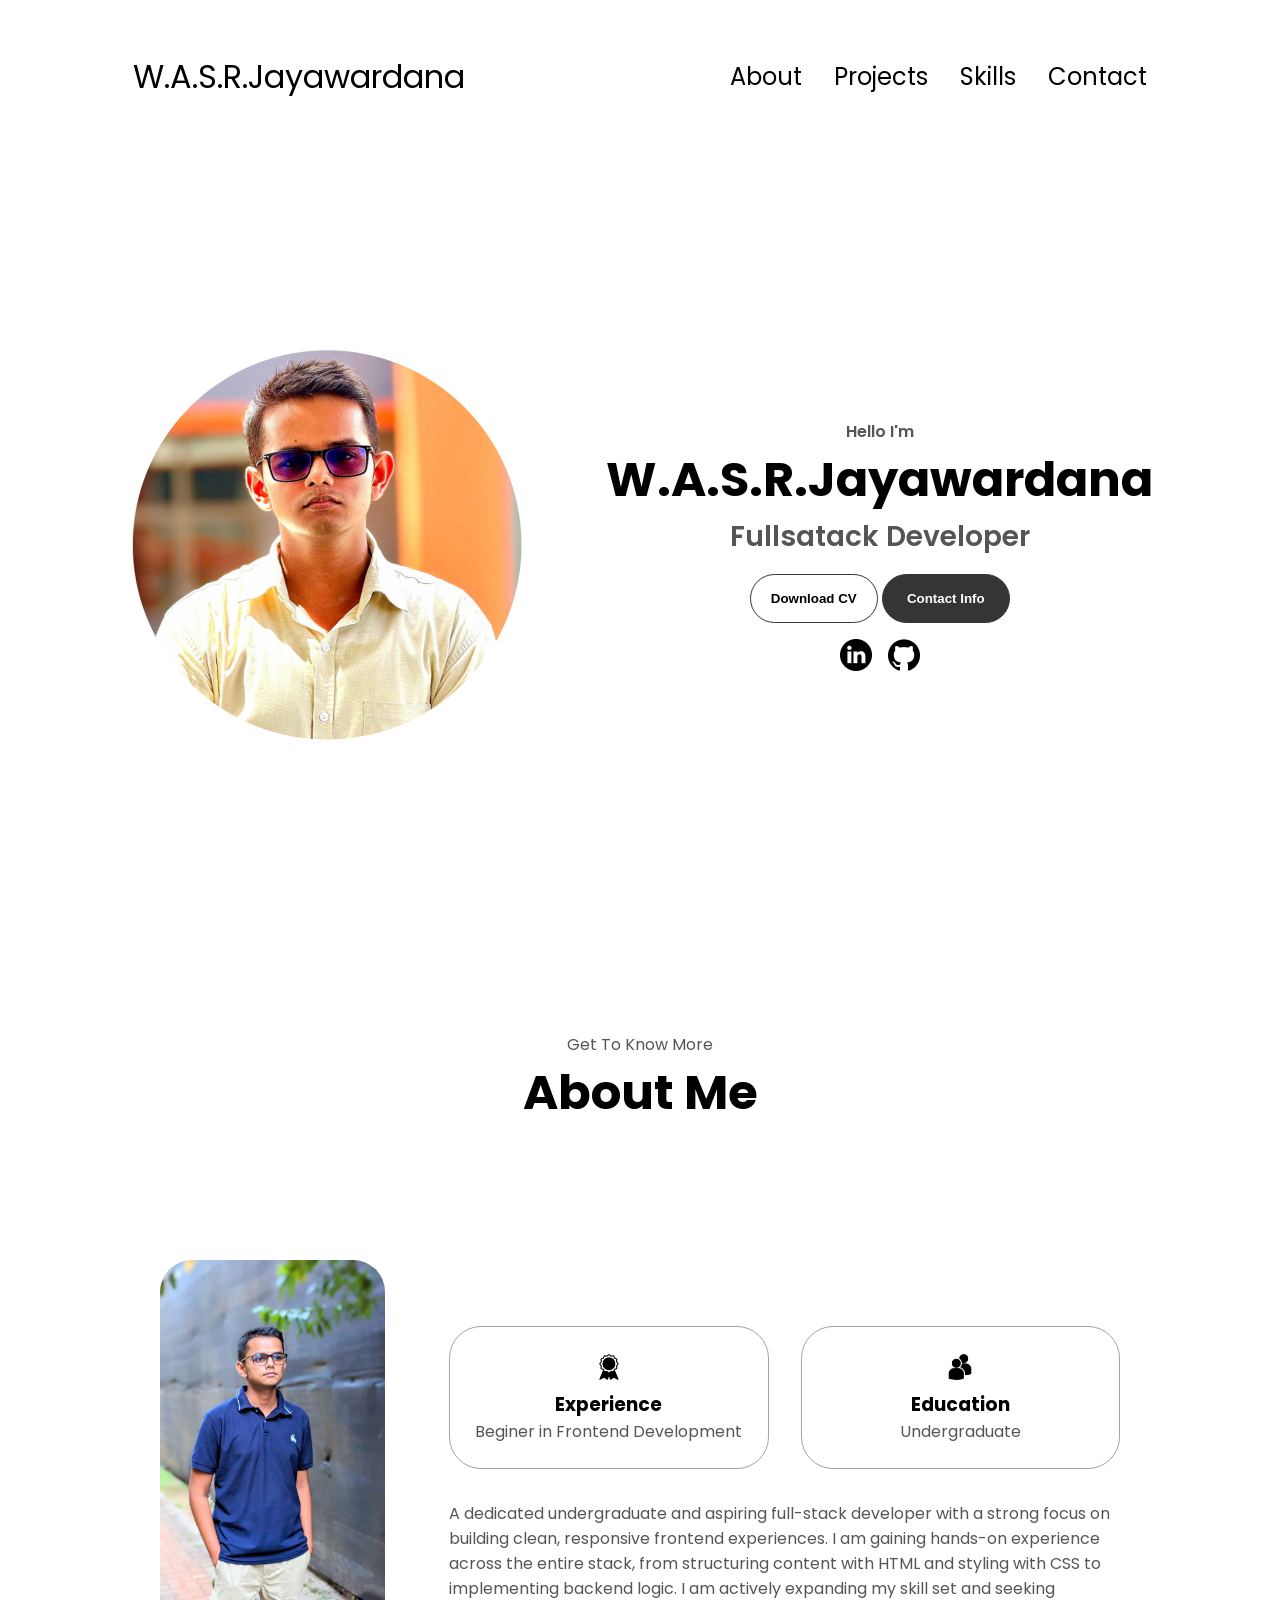
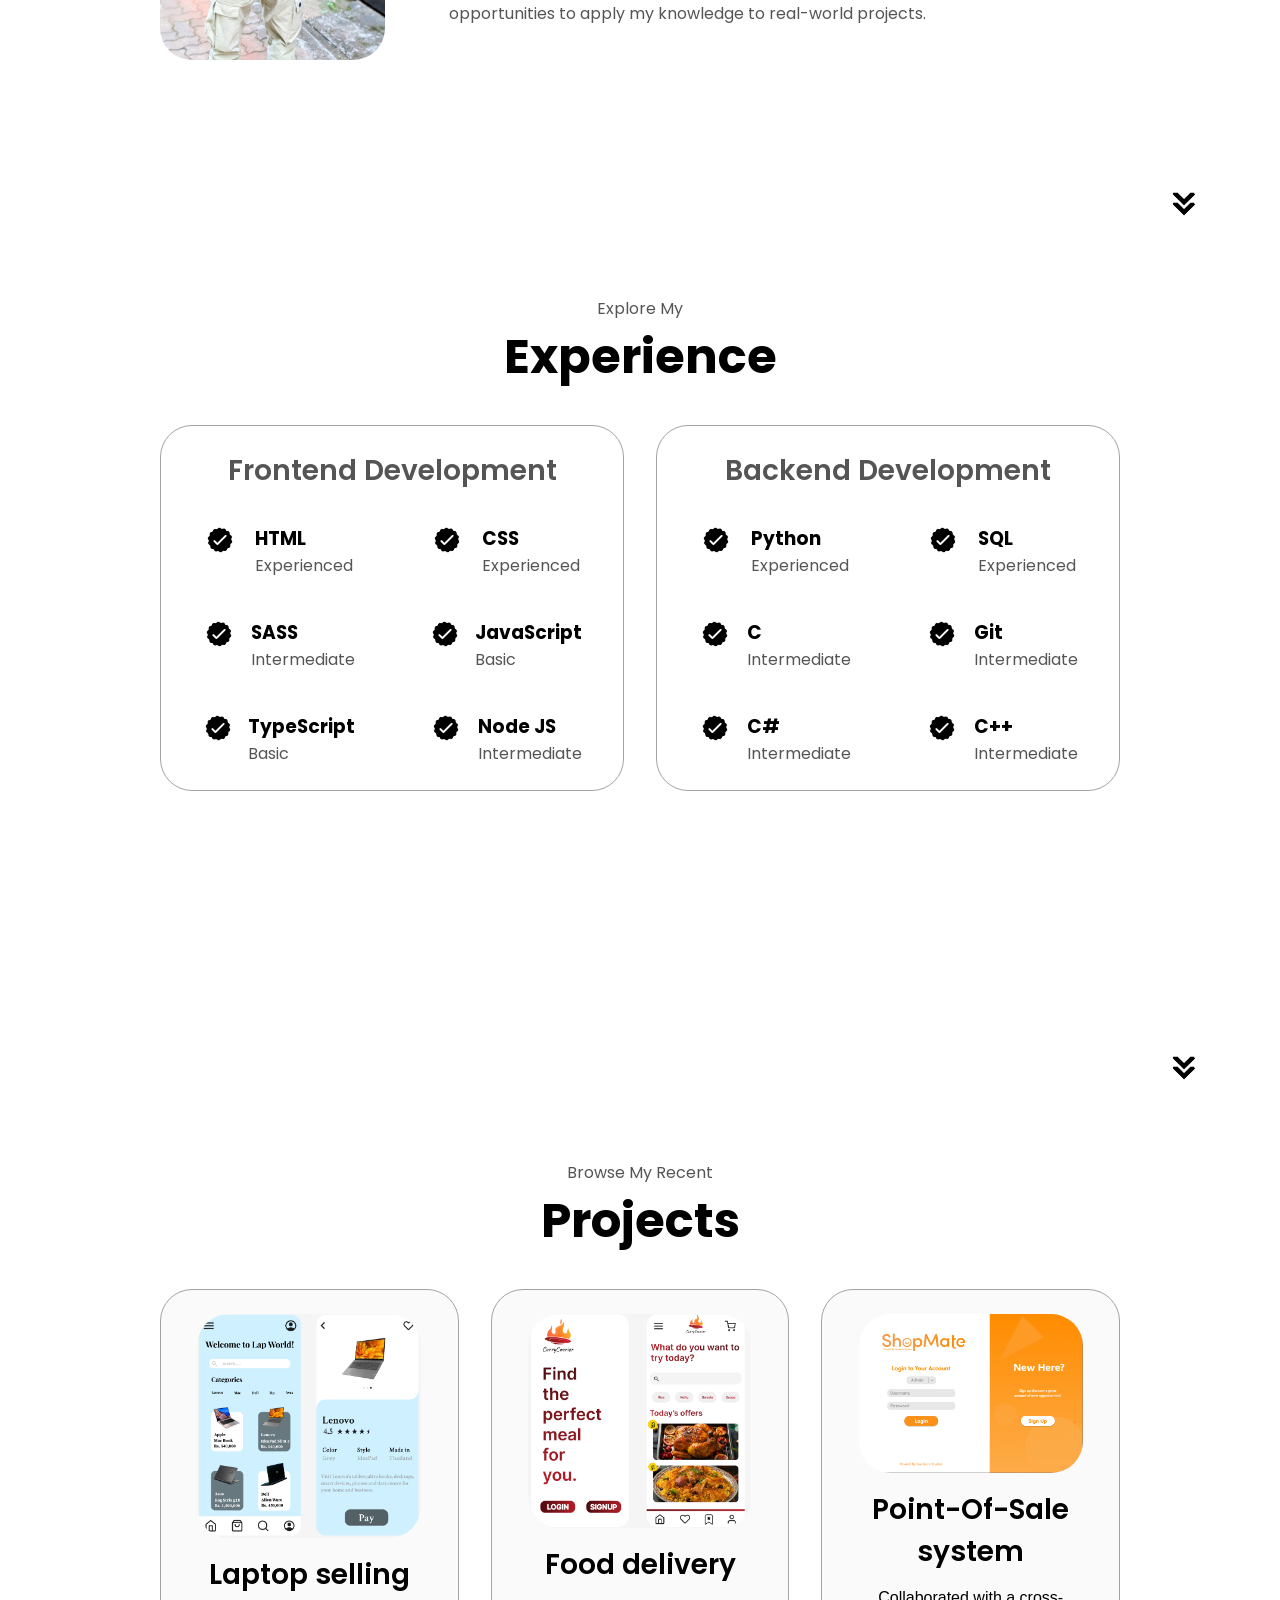
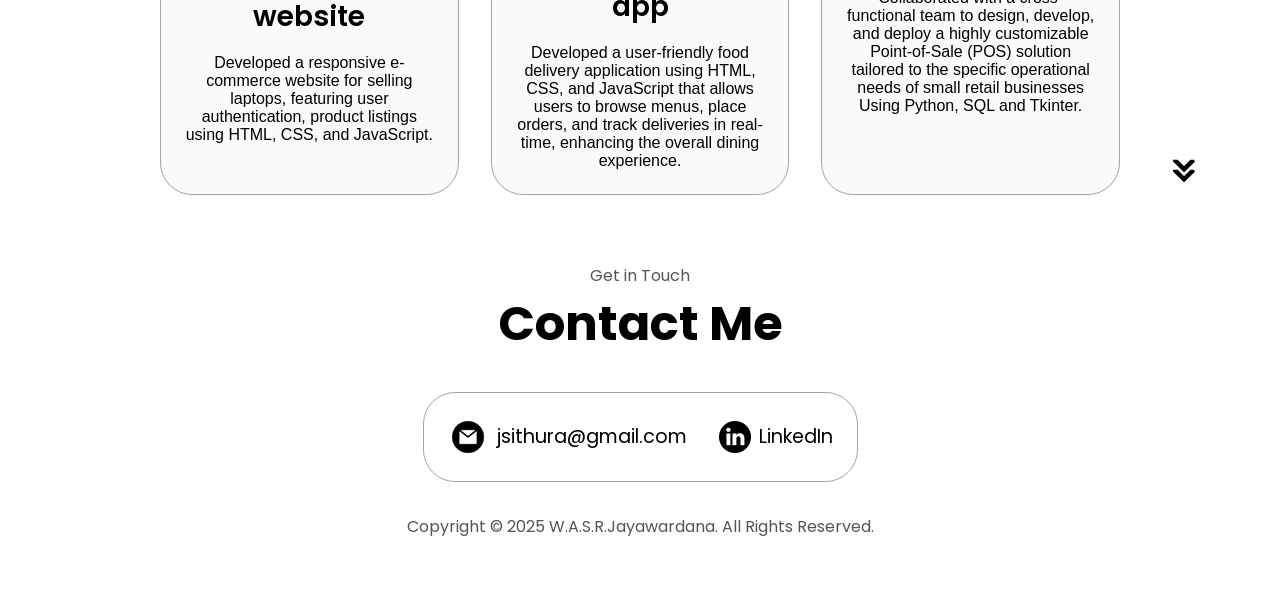
==== commit 3a058719: "Update index.html" ====
--- a/index.html
+++ b/index.html
@@ -46,7 +46,7 @@
             <p class = "section__text__p2">Fullsatack Developer</p>
             <div class="button-container">
                 <button class ="btn btn-color-2" onclick ="window.open('./assets/My_Resume.pdf')">Download CV</button>
-                <button class ="btn btn-color-1" onclick ="location.href('./#contact')">Contact Info</button>
+                <button class ="btn btn-color-1" onclick ="location.href='#contact'">Contact Info</button>
             </div>
     <div id = "socials-container">
             <img src="assets/linkedin.png" alt="My linked in profile" class= "icon" onclick="location.href='https://www.linkedin.com/in/sithura-jayawardana-95013b337/'"/>
--- a/style.css
+++ b/style.css
@@ -695,7 +695,7 @@
 /* FOOTER SECTION */
 
 footer {
-  height: 26vh;
+  height: 10vh;
   margin: 0 1rem;
 }
 
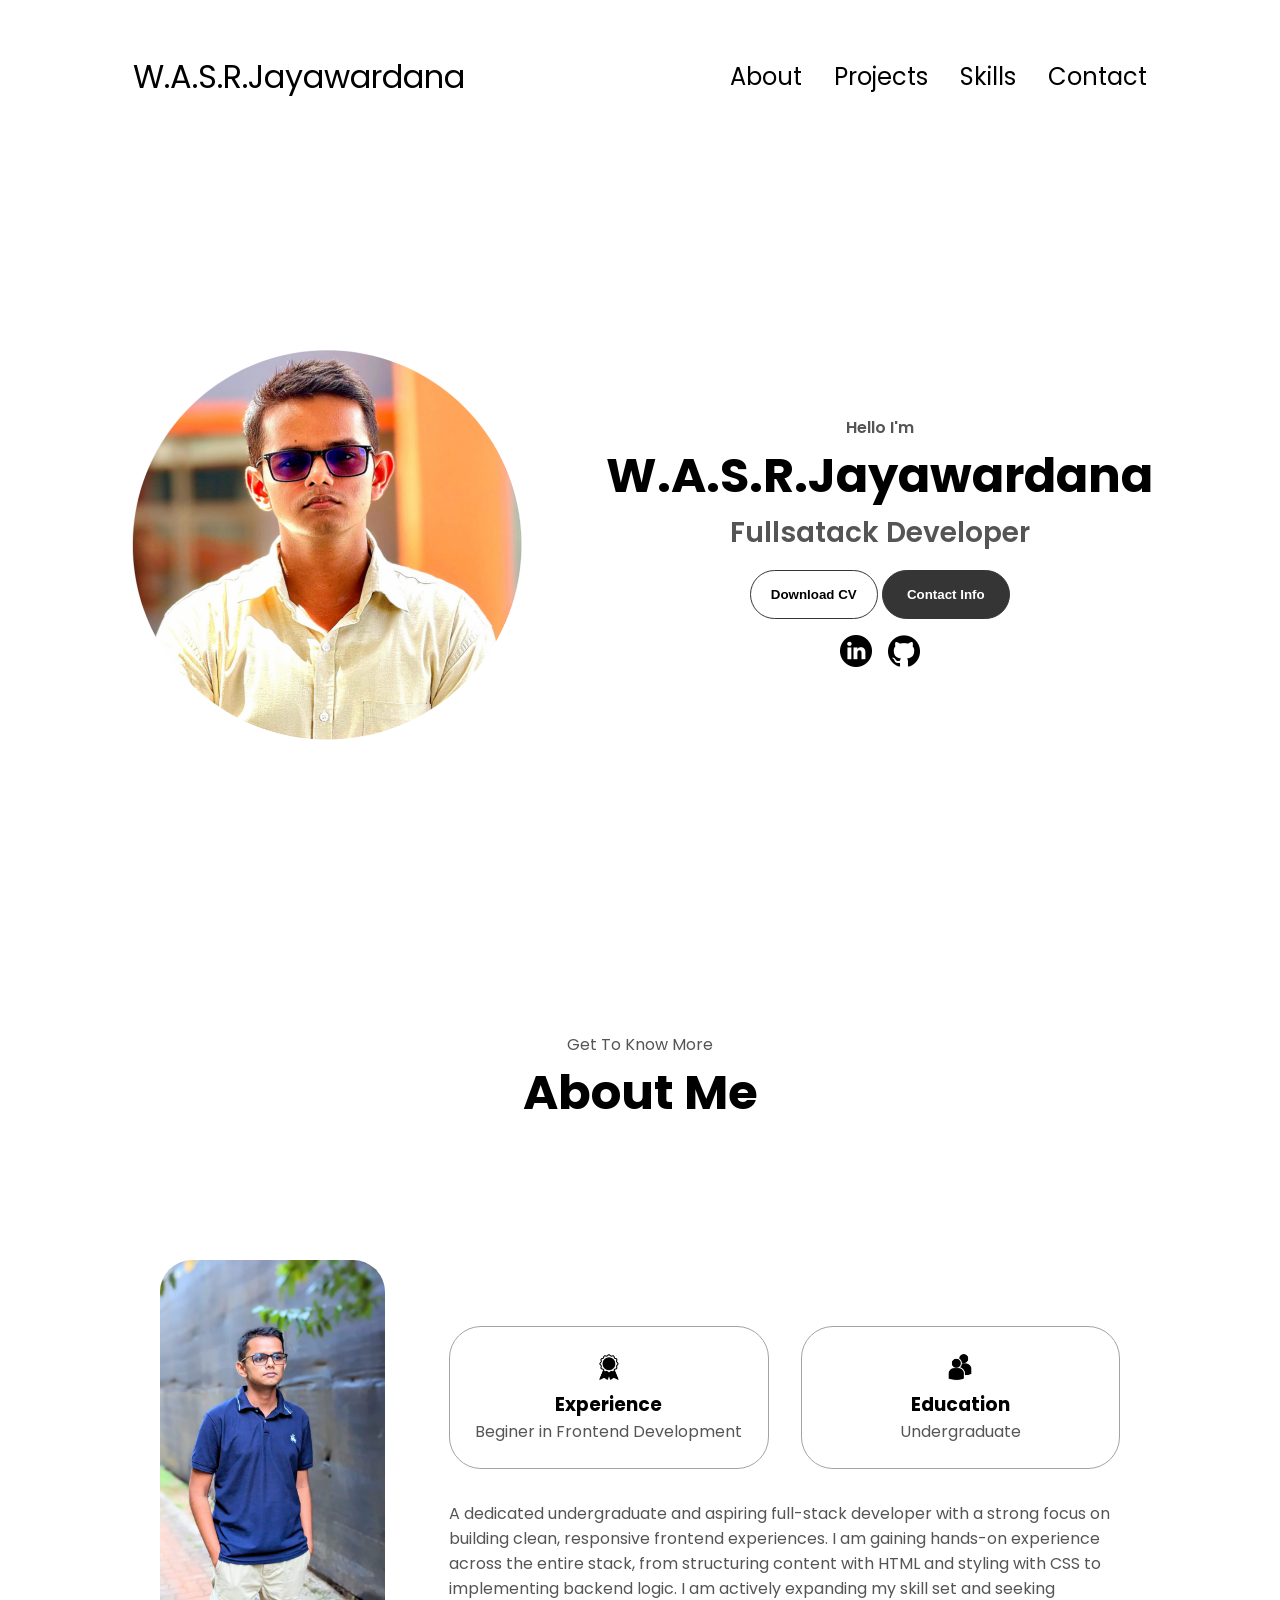
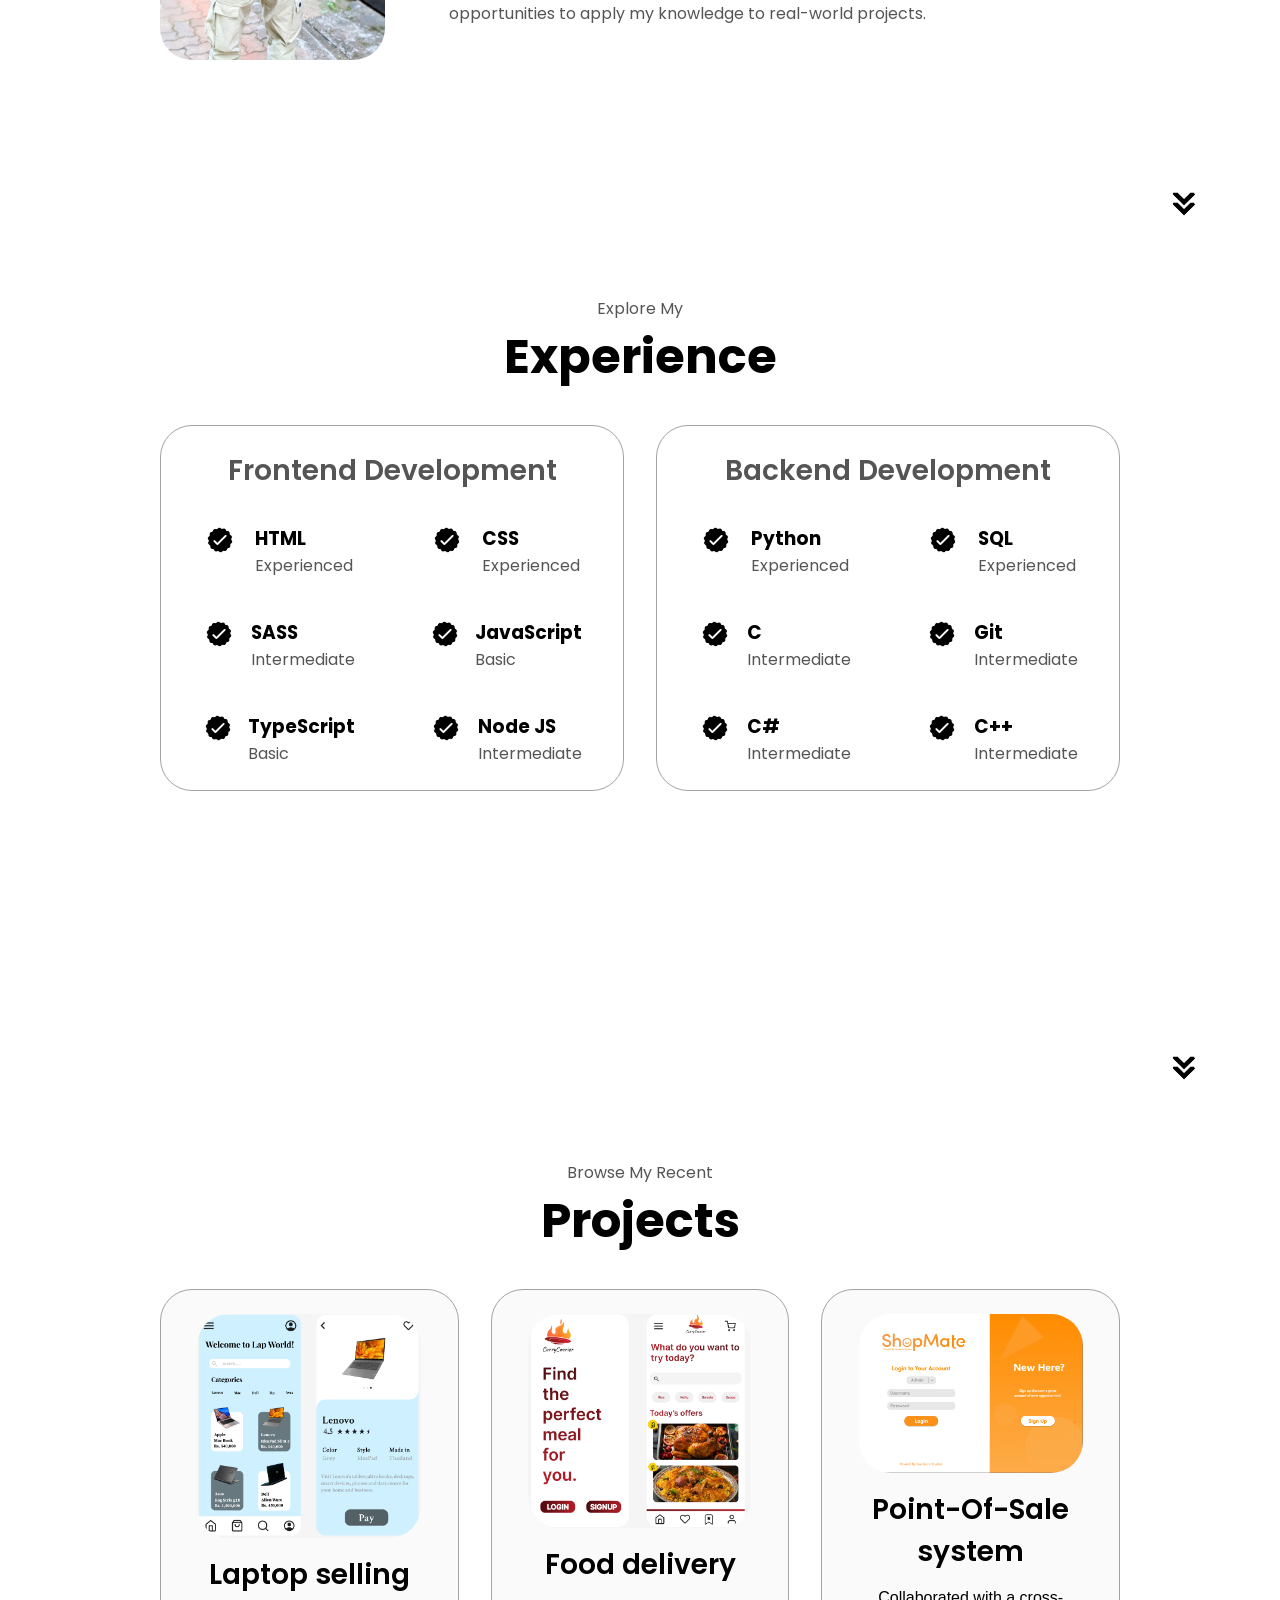
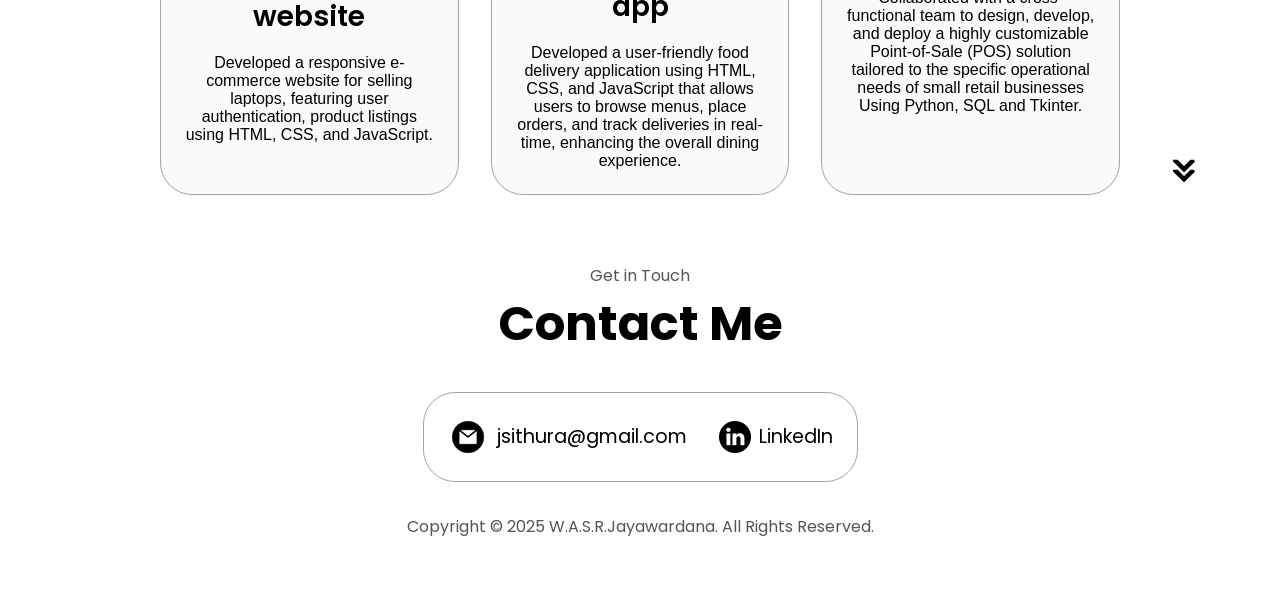
==== commit 8bf9ba37: "Update index.html" ====
--- a/index.html
+++ b/index.html
@@ -46,11 +46,11 @@
             <p class = "section__text__p2">Fullsatack Developer</p>
             <div class="button-container">
                 <button class ="btn btn-color-2" onclick ="window.open('./assets/My_Resume.pdf')">Download CV</button>
-                <button class ="btn btn-color-1" onclick ="location.href='#contact'">Contact Info</button>
+                <button class ="btn btn-color-1" onclick ="location.href='#contact'"">Contact Info</button>
             </div>
     <div id = "socials-container">
-            <img src="assets/linkedin.png" alt="My linked in profile" class= "icon" onclick="location.href='https://www.linkedin.com/in/sithura-jayawardana-95013b337/'"/>
-            <img src="assets/github.png" alt="My Github profile" class= "icon" onclick="location.href='https://github.com/Ransika101/'"/>
+           <a href="https://www.linkedin.com/in/sithura-jayawardana-95013b337/" target="_blank"> <img src="assets/linkedin.png" alt="My Linked In Profile" class= "icon"/></a>
+           <a href="https://github.com/Ransika101/" target = "_blank"><img src="assets/github.png" alt="My Github profile"class= "icon"/></a>
     </div>
     </div>  
 </section>
